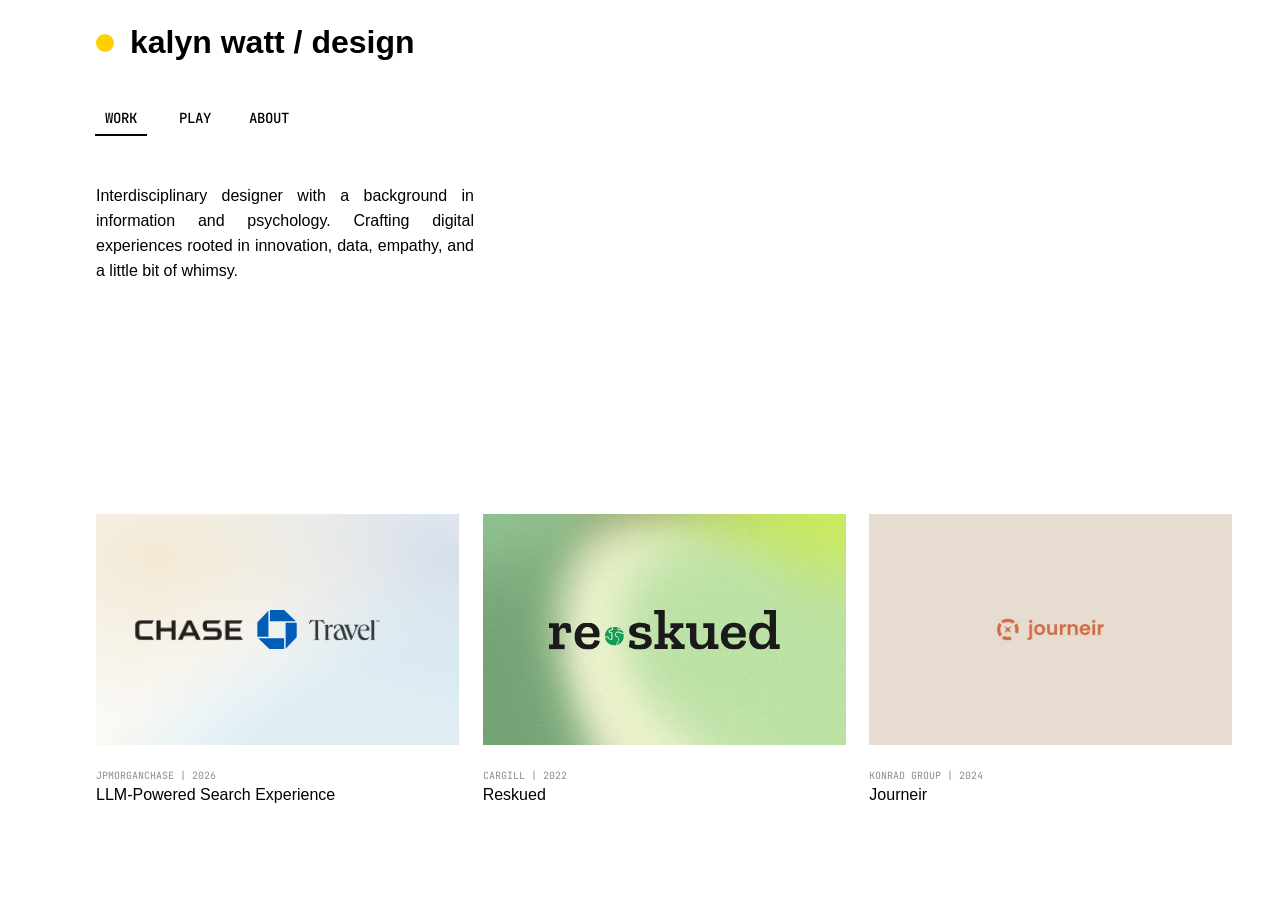
==== index.html @ 7b08dd77 "Initial commit" ====
<!DOCTYPE html>
<html lang="en">
<head>
  <meta charset="UTF-8">
  <meta name="viewport" content="width=device-width, initial-scale=1.0">
  <title>Kalyn Watt — UX Designer</title>
  <meta name="description" content="Kalyn Watt is an interdisciplinary designer crafting digital experiences rooted in data, empathy, and a little bit of whimsy.">
  <link rel="preconnect" href="https://fonts.googleapis.com">
  <link rel="preconnect" href="https://fonts.gstatic.com" crossorigin>
  <link href="https://fonts.googleapis.com/css2?family=JetBrains+Mono:wght@400;500;700&display=swap" rel="stylesheet">
  <link rel="stylesheet" href="style.css?v=177">
</head>
<body class="page-landing">

  <header class="landing-header">
    <a class="landing-logo" href="index.html">
      <span class="landing-logo-dot"></span>
      <span class="landing-logo-text">kalyn watt / design</span>
    </a>
  </header>

  <main class="landing-main">
    <div class="landing-top">
      <div class="landing-tabs">
        <a class="landing-tab" href="index.html" aria-current="page">
          <span>WORK</span>
          <span class="landing-tab-line landing-tab-line--active"><img src="assets/tab-line-active.svg" alt=""></span>
        </a>
        <a class="landing-tab" href="playground.html">
          <span>PLAY</span>
          <span class="landing-tab-line"><img src="assets/tab-line-inactive.svg" alt=""></span>
        </a>
        <a class="landing-tab" href="about.html">
          <span>ABOUT</span>
          <span class="landing-tab-line"><img src="assets/tab-line-inactive.svg" alt=""></span>
        </a>
      </div>

      <p class="landing-bio">Interdisciplinary designer with a background in information and psychology. Crafting digital experiences rooted in innovation, data, empathy, and a little bit of whimsy.</p>
    </div>

    <ul class="landing-cards">
      <li class="landing-card" data-project="chase">
        <a class="landing-card-link" href="case-study-chase-travel.html">
          <div class="landing-thumb" data-thumb="chase">
            <div class="chase-fit">
              <div class="chase-anim">
                <img class="chase-mark" src="assets/chase-thumbnail/mark-large.svg" alt="">
                <div class="chase-word chase-word--chase"><img src="assets/chase-thumbnail/chase-wordmark.png" alt=""></div>
                <div class="chase-word chase-word--travel"><img src="assets/chase-thumbnail/travel-wordmark.png" alt=""></div>
              </div>
            </div>
          </div>
          <div class="landing-card-caption">
            <div class="landing-card-meta">
              <p class="landing-card-company">JPMORGANCHASE | 2026</p>
              <p class="landing-card-title">LLM-Powered Search Experience</p>
            </div>
            <div class="landing-detail">
              <div class="landing-detail-tags">
                <span class="landing-detail-tag">FINTECH</span>
                <span class="landing-detail-tag">AI DESIGN</span>
              </div>
              <p>Boosting conversion through natural-language search</p>
            </div>
          </div>
        </a>
      </li>
      <li class="landing-card" data-project="cargill">
        <a class="landing-card-link" href="case-study-reskued.html">
          <div class="landing-thumb" data-thumb="cargill">
            <div class="reskued-logo">
              <span class="reskued-logo-part reskued-logo-part--re"><img src="assets/reskued/logo-re.svg" alt=""></span>
              <span class="reskued-logo-part reskued-logo-part--skued"><img src="assets/reskued/logo-skued.svg" alt=""></span>
              <span class="reskued-logo-part reskued-logo-part--dot"><img src="assets/reskued/logo-dot.svg" alt=""></span>
            </div>
            <div class="rk-hover" aria-hidden="true">
              <div class="rk-hover-stage">
                <span class="rk-hover-card"><img src="assets/reskued/dashboard-full.png" alt=""></span>
                <span class="rk-hover-phone"><img src="assets/reskued/newsletter.png" alt=""></span>
              </div>
            </div>
          </div>
          <div class="landing-card-caption">
            <div class="landing-card-meta">
              <p class="landing-card-company">CARGILL | 2022</p>
              <p class="landing-card-title">Reskued</p>
            </div>
            <div class="landing-detail landing-detail--lg">
              <div class="landing-detail-tags">
                <span class="landing-detail-tag">CUSTOMER ACQUISITION</span>
                <span class="landing-detail-tag">UX DESIGN</span>
              </div>
              <p>Empowering businesses to reduce manufacturer level food waste</p>
            </div>
          </div>
        </a>
      </li>
      <li class="landing-card" data-project="konrad">
        <a class="landing-card-link" href="case-study-journeir.html">
          <div class="landing-thumb" data-thumb="konrad">
            <div class="jr-stage" aria-hidden="true">
              <img class="jr-brand" src="assets/journeir/thumbnail.jpg" alt="">
              <span class="jr-col jr-col--1"><img src="assets/journeir/landing.jpg" alt=""></span>
              <span class="jr-col jr-col--2"><img src="assets/journeir/landing.jpg" alt=""></span>
            </div>
          </div>
          <div class="landing-card-caption">
            <div class="landing-card-meta">
              <p class="landing-card-company">KONRAD GROUP | 2024</p>
              <p class="landing-card-title">Journeir</p>
            </div>
            <div class="landing-detail landing-detail--lg">
              <div class="landing-detail-tags">
                <span class="landing-detail-tag">VISUAL IDENTITY</span>
                <span class="landing-detail-tag">CUSTOMER ACQUISITION</span>
                <span class="landing-detail-tag">UX DESIGN</span>
              </div>
              <p>Helping adventurous travelers discover unique itineraries</p>
            </div>
          </div>
        </a>
      </li>
    </ul>
  </main>

  <script>
    (function () {
      var thumb = document.querySelector('.landing-thumb[data-thumb="chase"]');
      if (!thumb) return;

      function fit() {
        var w = thumb.clientWidth, h = thumb.clientHeight;
        if (!w || !h) return;
        thumb.style.setProperty("--chase-scale", Math.min(w / 672, h / 376));
      }
      fit();
      if (window.ResizeObserver) new ResizeObserver(fit).observe(thumb);

      var stopTimer;
      function start() {
        clearTimeout(stopTimer);
        thumb.classList.remove("is-playing");
        void thumb.offsetWidth;
        thumb.classList.add("is-playing");
      }
      function stop() {
        clearTimeout(stopTimer);
        stopTimer = setTimeout(function () { thumb.classList.remove("is-playing"); }, 400);
      }
      thumb.addEventListener("mouseenter", start);
      thumb.addEventListener("mouseleave", stop);
    })();
  </script>
</body>
</html>
---- style.css ----
/* ============================
   Variables
============================ */
:root {
  --bg: #fafafa;
  --bg-alt: #efefef;
  --surface: #ffffff;
  --text: #1a1a1a;
  --text-muted: #6e6e6e;
  --accent: #3d3d3d;
  --accent-dark: #232323;
  --accent-tint: #e4e4e4;
  --border: #e0e0e0;
  --mono: "Roboto", ui-sans-serif, system-ui, -apple-system, sans-serif;
  --serif: var(--mono);
  --sans: var(--mono);
  --max-width: 1120px;
  --radius: 10px;
}

/* ============================
   Reset
============================ */
* {
  margin: 0;
  padding: 0;
  box-sizing: border-box;
}

html {
  scroll-behavior: smooth;
}

body {
  background: var(--bg);
  color: var(--text);
  font-family: var(--sans);
  font-size: 16px;
  line-height: 1.6;
  -webkit-font-smoothing: antialiased;
}

img {
  max-width: 100%;
  display: block;
}

a {
  color: inherit;
  text-decoration: none;
}

ul {
  list-style: none;
}

h1, h2, h3, h4 {
  font-family: var(--serif);
  font-weight: 700;
  line-height: 1.15;
  letter-spacing: -0.01em;
}

.container {
  max-width: var(--max-width);
  margin: 0 auto;
  padding: 0 32px;
}

.eyebrow {
  display: inline-block;
  font-size: 0.75rem;
  font-weight: 600;
  letter-spacing: 0.14em;
  text-transform: uppercase;
  color: var(--accent);
  margin-bottom: 14px;
}

section {
  padding: 96px 0;
}

@media (max-width: 720px) {
  section {
    padding: 64px 0;
  }
  .container {
    padding: 0 20px;
  }
}

/* ============================
   Buttons
============================ */
.btn {
  display: inline-flex;
  align-items: center;
  gap: 8px;
  padding: 14px 26px;
  border-radius: 100px;
  font-size: 0.95rem;
  font-weight: 600;
  border: 1px solid transparent;
  transition: transform 0.2s ease, background 0.2s ease, color 0.2s ease, border-color 0.2s ease;
  cursor: pointer;
}

.btn-primary {
  background: var(--text);
  color: var(--bg);
}

.btn-primary:hover {
  background: var(--accent);
  transform: translateY(-2px);
}

.btn-secondary {
  background: transparent;
  color: var(--text);
  border-color: var(--border);
}

.btn-secondary:hover {
  border-color: var(--text);
  transform: translateY(-2px);
}

.btn-row {
  display: flex;
  gap: 16px;
  flex-wrap: wrap;
}

/* ============================
   Navigation
============================ */
header.site-header {
  position: sticky;
  top: 0;
  z-index: 100;
  background: rgba(250, 248, 245, 0.2);
  backdrop-filter: blur(10px);
  border-bottom: 1px solid var(--border);
}

nav {
  max-width: var(--max-width);
  margin: 0 auto;
  padding: 20px 32px;
  display: flex;
  align-items: center;
  justify-content: space-between;
  position: relative;
}

.nav-logo a {
  display: flex;
  align-items: center;
  gap: 10px;
}

.logo-dot {
  width: 9px;
  height: 9px;
  border-radius: 50%;
  background: #f2c230;
  box-shadow: 0 0 0 4px rgba(242, 194, 48, 0.18);
  flex-shrink: 0;
}

.logo-text {
  font-family: var(--mono);
  font-size: 0.95rem;
  color: var(--text);
  white-space: nowrap;
}

.logo-text .logo-slash {
  color: var(--text-muted);
  padding: 0 2px;
}

@media (max-width: 480px) {
  .logo-text {
    font-size: 0.8rem;
  }
}

.nav-links {
  display: flex;
  align-items: center;
  gap: 36px;
}

.nav-links a {
  font-size: 0.95rem;
  font-weight: 500;
  color: var(--text-muted);
  position: relative;
  padding: 4px 0;
}

.nav-links a:hover,
.nav-links a.active {
  color: var(--text);
}

.nav-links a.active::after {
  content: "";
  position: absolute;
  left: 0;
  right: 0;
  bottom: -2px;
  height: 2px;
  background: var(--accent);
  border-radius: 2px;
}

.nav-cta {
  background: var(--text);
  color: var(--bg) !important;
  padding: 10px 20px;
  border-radius: 100px;
  font-size: 0.9rem !important;
}

.nav-cta:hover {
  background: var(--accent) !important;
}

.nav-toggle {
  display: none;
  flex-direction: column;
  gap: 5px;
  background: none;
  border: none;
  cursor: pointer;
  padding: 6px;
}

.nav-toggle span {
  width: 22px;
  height: 2px;
  background: var(--text);
  border-radius: 2px;
  transition: transform 0.25s ease, opacity 0.25s ease;
}

@media (max-width: 720px) {
  .nav-toggle {
    display: flex;
  }

  .nav-links {
    position: absolute;
    top: 100%;
    left: 0;
    right: 0;
    background: var(--bg);
    border-bottom: 1px solid var(--border);
    flex-direction: column;
    align-items: flex-start;
    gap: 4px;
    padding: 12px 20px 20px;
    display: none;
  }

  .nav-links.open {
    display: flex;
  }

  .nav-links a {
    width: 100%;
    padding: 12px 0;
  }

  nav.open .nav-toggle span:nth-child(1) {
    transform: translateY(7px) rotate(45deg);
  }

  nav.open .nav-toggle span:nth-child(2) {
    opacity: 0;
  }

  nav.open .nav-toggle span:nth-child(3) {
    transform: translateY(-7px) rotate(-45deg);
  }
}

/* ============================
   Hero
============================ */
.hero {
  padding: 120px 0 96px;
}

.hero-minimal {
  min-height: 70vh;
  display: flex;
  align-items: center;
  padding: 160px 0 96px;
}

.hero-minimal .container {
  width: 100%;
}

.hero-headline {
  font-family: var(--serif);
  font-weight: 700;
  font-size: clamp(1.8rem, 3.6vw, 3.4rem);
  line-height: 1.1;
  letter-spacing: -0.01em;
  max-width: 28ch;
  color: var(--text);
}

.hero-meta {
  display: flex;
  gap: 40px;
  margin-top: 64px;
  flex-wrap: wrap;
}

.hero-meta div {
  border-top: 1px solid var(--border);
  padding-top: 14px;
  min-width: 140px;
}

.hero-meta strong {
  display: block;
  font-family: var(--serif);
  font-size: 1.6rem;
}

.hero-meta span {
  font-size: 0.85rem;
  color: var(--text-muted);
}

/* ============================
   Section headers
============================ */
.section-head {
  display: flex;
  justify-content: space-between;
  align-items: flex-end;
  gap: 24px;
  margin-bottom: 48px;
  flex-wrap: wrap;
}

.section-head h2 {
  font-size: clamp(1.8rem, 3vw, 2.6rem);
}

.section-head p {
  color: var(--text-muted);
  max-width: 42ch;
}

/* ============================
   Work grid / cards
============================ */
.work-grid {
  display: grid;
  grid-template-columns: repeat(2, 1fr);
  gap: 28px;
}

@media (max-width: 780px) {
  .work-grid {
    grid-template-columns: 1fr;
  }
}

.work-card {
  background: var(--surface);
  border: 1px solid var(--border);
  border-radius: var(--radius);
  overflow: hidden;
  transition: transform 0.25s ease, box-shadow 0.25s ease;
  display: flex;
  flex-direction: column;
}

.work-card:hover {
  transform: translateY(-6px);
  box-shadow: 0 20px 40px -20px rgba(28, 26, 23, 0.25);
}

.work-thumb {
  aspect-ratio: 16 / 10;
  background: linear-gradient(135deg, var(--accent-tint), var(--bg-alt));
  display: flex;
  align-items: center;
  justify-content: center;
  font-family: var(--serif);
  font-size: 1.1rem;
  color: var(--accent-dark);
  position: relative;
  overflow: hidden;
}

.work-thumb::after {
  content: "";
  position: absolute;
  inset: 0;
  background: radial-gradient(circle at 30% 20%, rgba(255,255,255,0.5), transparent 60%);
}

.work-body {
  padding: 28px;
  display: flex;
  flex-direction: column;
  gap: 12px;
  flex: 1;
}

.work-tags {
  display: flex;
  gap: 8px;
  flex-wrap: wrap;
}

.tag {
  font-size: 0.72rem;
  font-weight: 600;
  letter-spacing: 0.04em;
  text-transform: uppercase;
  background: var(--bg-alt);
  color: var(--text-muted);
  padding: 5px 10px;
  border-radius: 100px;
}

.work-body h3 {
  font-size: 1.35rem;
}

.work-body p {
  color: var(--text-muted);
  font-size: 0.95rem;
}

.work-link {
  margin-top: auto;
  font-weight: 600;
  font-size: 0.9rem;
  display: inline-flex;
  align-items: center;
  gap: 6px;
  color: var(--text);
}

.work-link .arrow {
  transition: transform 0.2s ease;
}

.work-card:hover .work-link .arrow {
  transform: translateX(4px);
}

/* ============================
   Shared backgrounds
============================ */
.bg-alt-section {
  background: var(--bg-alt);
}

.avatar-block {
  aspect-ratio: 1;
  border-radius: var(--radius);
  background: linear-gradient(160deg, var(--accent), var(--accent-dark));
  display: flex;
  align-items: center;
  justify-content: center;
  color: var(--bg);
  font-family: var(--serif);
  font-size: 3rem;
}

/* ============================
   Skills strip
============================ */
.skills-strip {
  border-top: 1px solid var(--border);
  border-bottom: 1px solid var(--border);
}

.skills-strip ul {
  display: flex;
  flex-wrap: wrap;
  gap: 12px;
  justify-content: center;
}

.skills-strip li {
  font-family: var(--serif);
  font-size: 1.1rem;
  color: var(--text-muted);
  padding: 6px 4px;
}

.skills-strip li::after {
  content: "•";
  margin-left: 12px;
  color: var(--border);
}

.skills-strip li:last-child::after {
  content: "";
}

/* ============================
   Contact / footer CTA
============================ */
.contact-cta {
  text-align: center;
}

.contact-cta h2 {
  font-size: clamp(2rem, 4vw, 3.2rem);
  max-width: 20ch;
  margin: 0 auto 24px;
}

.contact-cta .btn-row {
  justify-content: center;
  margin-top: 8px;
}

/* ============================
   Footer
============================ */
footer.site-footer {
  border-top: 1px solid var(--border);
  padding: 48px 0;
}

.footer-inner {
  display: flex;
  justify-content: space-between;
  align-items: center;
  flex-wrap: wrap;
  gap: 16px;
}

.footer-inner p {
  color: var(--text-muted);
  font-size: 0.9rem;
}

.footer-links {
  display: flex;
  gap: 24px;
}

.footer-links a {
  font-size: 0.9rem;
  color: var(--text-muted);
}

.footer-links a:hover {
  color: var(--accent);
}

/* ============================
   Page header (about / playground)
============================ */
.page-header {
  padding: 100px 0 64px;
  border-bottom: 1px solid var(--border);
}

.page-header h1 {
  font-size: clamp(2.2rem, 4.5vw, 3.6rem);
  max-width: 18ch;
}

.page-header p.lede {
  color: var(--text-muted);
  max-width: 58ch;
  margin-top: 20px;
  font-size: 1.05rem;
}

/* ============================
   About page
============================ */
.bio-grid {
  display: grid;
  grid-template-columns: 280px 1fr;
  gap: 64px;
}

@media (max-width: 780px) {
  .bio-grid {
    grid-template-columns: 1fr;
  }
}

.bio-grid p {
  color: var(--text-muted);
  margin-bottom: 18px;
  max-width: 65ch;
}

.bio-grid p:first-of-type {
  font-size: 1.15rem;
  color: var(--text);
}

.process-steps {
  display: grid;
  grid-template-columns: repeat(4, 1fr);
  gap: 24px;
}

@media (max-width: 900px) {
  .process-steps {
    grid-template-columns: repeat(2, 1fr);
  }
}

@media (max-width: 540px) {
  .process-steps {
    grid-template-columns: 1fr;
  }
}

.process-step {
  border-top: 2px solid var(--text);
  padding-top: 20px;
}

.process-step .step-num {
  font-family: var(--serif);
  color: var(--accent);
  font-size: 0.95rem;
}

.process-step h3 {
  font-size: 1.2rem;
  margin: 10px 0 10px;
}

.process-step p {
  color: var(--text-muted);
  font-size: 0.92rem;
}

/* ============================
   Simple case study page sections
============================ */
.prose-simple p {
  color: var(--text-muted);
  max-width: 70ch;
  margin-bottom: 32px;
  font-size: 1.05rem;
}

.design-gallery {
  display: grid;
  grid-template-columns: repeat(3, 1fr);
  gap: 24px;
}

@media (max-width: 860px) {
  .design-gallery {
    grid-template-columns: 1fr;
  }
}

.design-media {
  aspect-ratio: 4 / 3;
  border-radius: var(--radius);
  background: linear-gradient(150deg, var(--accent-tint), var(--bg-alt));
  display: flex;
  align-items: center;
  justify-content: center;
  font-family: var(--serif);
  color: var(--accent-dark);
  font-size: 1rem;
  position: relative;
  overflow: hidden;
}

.design-media::after {
  content: "";
  position: absolute;
  inset: 0;
  background: radial-gradient(circle at 30% 20%, rgba(255, 255, 255, 0.5), transparent 60%);
}

.design-caption {
  margin-top: 12px;
  font-size: 0.85rem;
  color: var(--text-muted);
}

.strategy-impact {
  display: flex;
  align-items: center;
  gap: 32px;
  margin-bottom: 56px;
  flex-wrap: wrap;
}

.strategy-impact-item {
  flex: 1;
  min-width: 240px;
  font-family: var(--serif);
  font-weight: 700;
  font-size: clamp(1.1rem, 2vw, 1.5rem);
  line-height: 1.3;
  color: var(--text-muted);
}

.strategy-impact-outcome {
  color: var(--text);
}

.strategy-impact-arrow {
  font-size: 1.8rem;
  color: var(--accent);
  flex-shrink: 0;
}

@media (max-width: 640px) {
  .strategy-impact {
    flex-direction: column;
    align-items: flex-start;
    gap: 16px;
  }
  .strategy-impact-arrow {
    transform: rotate(90deg);
  }
}

.skills-columns {
  display: grid;
  grid-template-columns: repeat(3, 1fr);
  gap: 40px;
}

@media (max-width: 780px) {
  .skills-columns {
    grid-template-columns: 1fr 1fr;
  }
}

@media (max-width: 540px) {
  .skills-columns {
    grid-template-columns: 1fr;
  }
}

.skills-columns h3 {
  font-size: 1rem;
  text-transform: uppercase;
  letter-spacing: 0.08em;
  color: var(--accent);
  margin-bottom: 16px;
  font-family: var(--sans);
  font-weight: 700;
}

.skills-columns ul li {
  padding: 8px 0;
  border-bottom: 1px solid var(--border);
  font-size: 0.95rem;
}

.timeline {
  display: flex;
  flex-direction: column;
}

.timeline-item {
  display: grid;
  grid-template-columns: 160px 1fr;
  gap: 24px;
  padding: 28px 0;
  border-bottom: 1px solid var(--border);
}

@media (max-width: 600px) {
  .timeline-item {
    grid-template-columns: 1fr;
    gap: 6px;
  }
}

.timeline-item .years {
  color: var(--text-muted);
  font-size: 0.9rem;
}

.timeline-item h3 {
  font-size: 1.2rem;
  margin-bottom: 6px;
}

.timeline-item p {
  color: var(--text-muted);
  font-size: 0.95rem;
}

/* ============================
   Case studies (static)
============================ */
.case-list-pin-wrap {
  position: relative;
}

.case-list {
  position: sticky;
  top: 0;
  height: 100vh;
  overflow: hidden;
  padding: 0;
}

.case-block {
  position: absolute;
  inset: 0;
  overflow: hidden;
  opacity: 0;
  pointer-events: none;
}

.case-block.is-active {
  pointer-events: auto;
}

.case-panel-media {
  position: absolute;
  inset: 0;
  background: linear-gradient(150deg, var(--accent-tint), var(--bg-alt));
  display: flex;
  align-items: center;
  justify-content: center;
  font-family: var(--serif);
  color: var(--accent-dark);
  font-size: 1.3rem;
  overflow: hidden;
}

.case-panel-media::after {
  content: "";
  position: absolute;
  inset: 0;
  background: radial-gradient(circle at 30% 20%, rgba(255, 255, 255, 0.5), transparent 60%);
}

.case-panel-content {
  position: absolute;
  inset: 0;
  display: flex;
  align-items: flex-start;
  justify-content: flex-end;
  padding: 104px 72px 48px;
}

.case-panel-card {
  width: max-content;
  max-width: 40%;
  padding: 0;
  display: flex;
  flex-direction: column;
  align-items: flex-start;
  gap: 16px;
  text-align: left;
}

.case-panel-card .eyebrow {
  color: var(--panel-text-muted, rgba(0, 0, 0, 0.5));
}

.case-panel-card p {
  font-family: var(--mono);
  font-weight: 400;
  text-transform: uppercase;
  color: var(--panel-text, var(--text));
  font-size: 1.4rem;
  line-height: 1.25;
}

@media (max-width: 860px) {
  .case-panel-content {
    padding: 90px 24px 24px;
  }
  .case-panel-card {
    max-width: none;
    padding: 0;
  }
}

/* ============================
   Scroll reveal
============================ */
.reveal {
  opacity: 0;
  transform: translateY(24px);
  transition: opacity 0.7s ease, transform 0.7s ease;
}

.reveal.in-view {
  opacity: 1;
  transform: translateY(0);
}

/* ============================
   Landing (Figma design)
============================ */
.page-landing {
  background: #ffffff;
  color: #000000;
  font-family: "JetBrains Mono", ui-monospace, SFMono-Regular, Menlo, Consolas, monospace;
  font-size: 14px;
  line-height: normal;
  display: flex;
  flex-direction: column;
  gap: 24px;
  min-height: 100vh;
}

.landing-header {
  position: sticky;
  top: 0;
  z-index: 10;
  padding: 24px 48px;
  backdrop-filter: blur(6px);
  -webkit-backdrop-filter: blur(6px);
}

.landing-logo {
  display: inline-flex;
  align-items: center;
  gap: 16px;
}

.landing-logo-dot {
  width: 18px;
  height: 18px;
  border-radius: 100px;
  background: #ffd000;
  flex-shrink: 0;
}

.landing-logo-text {
  font-family: "Helvetica Neue", Helvetica, Arial, sans-serif;
  font-weight: 700;
  font-size: 32px;
  line-height: normal;
  white-space: nowrap;
}

.landing-body {
  display: flex;
  align-items: flex-start;
  gap: 48px;
  padding: 0 48px 48px;
}

.landing-side {
  display: flex;
  flex-direction: column;
  gap: 48px;
  width: 279px;
  flex-shrink: 0;
}

.landing-tabs {
  display: flex;
  gap: 24px;
  align-items: flex-start;
}

.landing-tab {
  display: flex;
  flex-direction: column;
  align-items: center;
  gap: 8px;
  font-weight: 500;
}

.landing-tab-line {
  position: relative;
  display: block;
  width: 50px;
  height: 0;
}

.landing-tab-line img {
  position: absolute;
  inset: 0;
  display: block;
  width: 100%;
  height: 100%;
  max-width: none;
}

.landing-tab-line--active img {
  inset: -1px -2%;
  width: 104%;
  height: calc(100% + 2px);
}

.landing-main {
  display: flex;
  flex: 1 0 auto;
  flex-direction: column;
  justify-content: space-between;
  gap: 48px;
  padding: 0 48px 96px;
}

.landing-top {
  display: flex;
  flex-direction: column;
  gap: 48px;
}

.landing-bio {
  width: 378px;
  max-width: 100%;
  font-family: "Helvetica Neue", Helvetica, Arial, sans-serif;
  font-size: 16px;
  font-weight: 300;
  line-height: 25px;
  text-align: justify;
}

.landing-cards {
  display: grid;
  grid-template-columns: repeat(3, minmax(0, 1fr));
  gap: 24px;
  margin: 0;
  padding: 0;
  list-style: none;
}

.landing-card-link {
  display: flex;
  flex-direction: column;
  gap: 24px;
}

.landing-card-caption {
  position: relative;
  min-height: 35px;
}

.landing-card-meta {
  display: flex;
  flex-direction: column;
  gap: 4px;
  transition: opacity 0.25s ease;
}

.landing-card-company {
  margin: 0;
  color: #8c8c8c;
  font-size: 10px;
}

.landing-card-title {
  margin: 0;
  font-family: "Helvetica Neue", Helvetica, Arial, sans-serif;
  font-size: 16px;
  font-weight: 400;
}

.landing-detail {
  position: absolute;
  inset: 0 0 auto 0;
  display: flex;
  flex-direction: column;
  align-items: flex-start;
  gap: 16px;
  text-align: left;
  font-weight: 400;
  opacity: 0;
  pointer-events: none;
  transition: opacity 0.25s ease;
}

.landing-detail p,
.landing-detail--lg p {
  margin: 0;
  font-family: "Helvetica Neue", Helvetica, Arial, sans-serif;
  font-size: 16px;
  font-weight: 300;
  line-height: 25px;
}

.landing-card:has(.landing-thumb:hover) .landing-card-meta {
  opacity: 0;
}

.landing-card:has(.landing-thumb:hover) .landing-detail {
  opacity: 1;
}

.landing-detail-tags {
  display: flex;
  gap: 8px;
}

.landing-detail-tag {
  padding: 4px;
  border: 0.5px solid rgba(0, 0, 0, 0.5);
  color: rgba(0, 0, 0, 0.5);
  font-size: 10px;
  font-weight: 500;
  white-space: nowrap;
}

.landing-thumb {
  position: relative;
  container-type: inline-size;
  height: 231px;
  overflow: hidden;
  background-color: #ebebeb;
}

.landing-thumb[data-thumb="chase"] {
  background-image: linear-gradient(90deg, rgba(250, 252, 254, 0.8) 0%, rgba(250, 252, 254, 0.8) 100%), url("data:image/svg+xml;utf8,<svg viewBox='0 0 857 588' xmlns='http://www.w3.org/2000/svg' preserveAspectRatio='none'><rect x='0' y='0' height='100%' width='100%' fill='url(%23grad)' opacity='0.800000011920929'/><defs><radialGradient id='grad' gradientUnits='userSpaceOnUse' cx='0' cy='0' r='10' gradientTransform='matrix(42.042 29.955 -43.658 28.845 145.53 105.4)'><stop stop-color='rgba(204,133,0,1)' offset='0'/><stop stop-color='rgba(210,146,28,0)' offset='1'/></radialGradient></defs></svg>"), url("data:image/svg+xml;utf8,<svg viewBox='0 0 857 588' xmlns='http://www.w3.org/2000/svg' preserveAspectRatio='none'><rect x='0' y='0' height='100%' width='100%' fill='url(%23grad)' opacity='0.550000011920929'/><defs><radialGradient id='grad' gradientUnits='userSpaceOnUse' cx='0' cy='0' r='10' gradientTransform='matrix(-3.1889 -54.274 79.992 -21.409 719.11 670.32)'><stop stop-color='rgba(23,134,171,1)' offset='0.55773'/><stop stop-color='rgba(23,134,171,0)' offset='1'/></radialGradient></defs></svg>"), url("data:image/svg+xml;utf8,<svg viewBox='0 0 857 588' xmlns='http://www.w3.org/2000/svg' preserveAspectRatio='none'><rect x='0' y='0' height='100%' width='100%' fill='url(%23grad)' opacity='0.699999988079071'/><defs><radialGradient id='grad' gradientUnits='userSpaceOnUse' cx='0' cy='0' r='10' gradientTransform='matrix(-43.084 23.22 -47.847 -40.395 835.08 111.72)'><stop stop-color='rgba(0,47,108,1)' offset='0'/><stop stop-color='rgba(0,47,108,0)' offset='1'/></radialGradient></defs></svg>"), url("data:image/svg+xml;utf8,<svg viewBox='0 0 857 588' xmlns='http://www.w3.org/2000/svg' preserveAspectRatio='none'><rect x='0' y='0' height='100%' width='100%' fill='url(%23grad)' opacity='0.800000011920929'/><defs><radialGradient id='grad' gradientUnits='userSpaceOnUse' cx='0' cy='0' r='10' gradientTransform='matrix(38.036 -29.4 6.4468 173.46 67.047 588)'><stop stop-color='rgba(249,232,184,1)' offset='0'/><stop stop-color='rgba(255,255,255,0)' offset='1'/></radialGradient></defs></svg>"), linear-gradient(90deg, rgb(239, 242, 245) 0%, rgb(239, 242, 245) 100%);
}

.landing-thumb[data-thumb="cargill"] {
  background: #c9e0b8 url("assets/reskued/hero.jpg") center / cover no-repeat;
}

.reskued-logo {
  position: absolute;
  top: 50%;
  left: 50%;
  width: 63.5cqw;
  aspect-ratio: 139.2514 / 24.7558;
  transform: translate(-50%, -50%);
}

.reskued-logo-part {
  position: absolute;
  display: block;
}

.reskued-logo-part img {
  position: absolute;
  inset: 0;
  display: block;
  width: 100%;
  height: 100%;
  max-width: none;
}

.reskued-logo-part--re { inset: 32.57% 78.05% 0.39% 0; }
.reskued-logo-part--skued { inset: 0 0 0 34.58%; }
.reskued-logo-part--dot { inset: 42.42% 67.51% 10.25% 24.04%; }

.landing-thumb[data-thumb="konrad"] {
  background: #e6dcd0;
}

.landing-play {
  position: relative;
  display: flex;
  flex-direction: column;
  gap: 48px;
  padding: 0 48px 48px;
}

.play-list {
  display: flex;
  flex-direction: column;
  gap: 20px;
}

.play-month,
.play-entries {
  display: flex;
  flex-direction: column;
  gap: 16px;
  padding: 0;
}

.play-month-label {
  font-family: inherit;
  font-size: 10px;
  font-weight: 400;
  line-height: normal;
  letter-spacing: normal;
  color: #8c8c8c;
}

.play-entry {
  display: flex;
  flex-wrap: wrap;
  align-items: center;
  gap: 16px;
}

.play-tags {
  display: flex;
  align-items: center;
  gap: 8px;
}

.play-tag {
  padding: 4px;
  font-size: 10px;
  font-weight: 700;
  white-space: nowrap;
  color: #ffffff;
}

.play-tag--pink {
  background: #ff00c8;
}

.play-tag--black {
  background: #000000;
}

.play-tag--yellow {
  background: #fbff00;
  color: #000000;
}

.play-tag--cyan {
  background: #00f2ff;
  color: #000000;
}

/* Chase thumbnail animation */
.landing-thumb {
  overflow: hidden;
}

.chase-fit {
  position: absolute;
  left: 50%;
  top: 50%;
  width: 672px;
  height: 376px;
  margin: -188px 0 0 -336px;
  scale: var(--chase-scale, 1);
}

.chase-anim {
  position: absolute;
  inset: 0;
  transform-origin: 336px 187.6px;
}

.chase-mark {
  position: absolute;
  left: 238.67px;
  top: 91.05px;
  display: block;
  width: 194.131px;
  height: 192.909px;
  max-width: none;
  transform: scale(0.37841);
}

.chase-word {
  position: absolute;
  overflow: hidden;
  pointer-events: none;
}

.chase-word img {
  position: absolute;
  display: block;
  max-width: none;
}

.chase-word--chase {
  left: 73.17px;
  top: 169.5px;
  width: 200px;
  height: 37px;
}

.chase-word--chase img {
  width: 170.84%;
  height: 609.76%;
  left: -19.7%;
  top: -254.88%;
}

.chase-word--travel {
  left: 395.05px;
  top: 169px;
  width: 131px;
  height: 38px;
}

.chase-word--travel img {
  width: 146.58%;
  height: 130.34%;
  left: -46.58%;
  top: -15.73%;
}

@media (prefers-reduced-motion: no-preference) {
  .is-playing .chase-anim {
    animation: chase-zoom 7s linear infinite;
  }

  .is-playing .chase-mark {
    animation: chase-mark 7s linear infinite;
  }

  .is-playing .chase-word--chase {
    animation: chase-word-left 7s linear infinite;
  }

  .is-playing .chase-word--travel {
    animation: chase-word-right 7s linear infinite;
  }
}

@keyframes chase-mark {
  0% {
    transform: translateY(-330px) scale(1);
    animation-timing-function: cubic-bezier(0.22, 1, 0.36, 1);
  }
  11% {
    transform: translateY(0) scale(1);
  }
  22% {
    transform: translateY(0) scale(1);
    animation-timing-function: cubic-bezier(0.65, 0, 0.35, 1);
  }
  34%, 100% {
    transform: translateY(0) scale(0.37841);
  }
}

@keyframes chase-word-left {
  0%, 34% {
    opacity: 0;
    transform: translateX(-300px);
    animation-timing-function: cubic-bezier(0.22, 1, 0.36, 1);
  }
  46%, 100% {
    opacity: 1;
    transform: translateX(0);
  }
}

@keyframes chase-word-right {
  0%, 46% {
    opacity: 0;
    transform: translateX(310px);
    animation-timing-function: cubic-bezier(0.22, 1, 0.36, 1);
  }
  58%, 100% {
    opacity: 1;
    transform: translateX(0);
  }
}

@keyframes chase-zoom {
  0%, 76% {
    transform: scale(1);
    animation-timing-function: cubic-bezier(0.7, 0, 0.84, 0);
  }
  92%, 100% {
    transform: scale(26);
  }
}

/* Case study page */
.page-landing :is(h1, h2, h3) {
  font-family: inherit;
  font-weight: 400;
  letter-spacing: normal;
  line-height: normal;
}

.case-side {
  position: sticky;
  top: 104px;
  align-self: flex-start;
  display: flex;
  flex-direction: column;
  align-items: flex-start;
  gap: 20px;
  width: 134px;
  flex-shrink: 0;
}

.case-back {
  padding: 4px;
  font-size: 10px;
  font-weight: 700;
  white-space: nowrap;
}

.case-nav {
  display: flex;
  flex-direction: column;
  align-items: flex-start;
  justify-content: flex-start;
  gap: 20px;
  margin: 132px 0 0;
  max-width: none;
  padding: 0;
}

.case-nav a {
  position: relative;
  display: block;
  color: rgba(0, 0, 0, 0.7);
  white-space: nowrap;
}

.case-nav a span {
  display: block;
  transition: transform 0.3s cubic-bezier(0.22, 1, 0.36, 1), color 0.2s ease;
}

.case-nav a::before {
  content: "";
  position: absolute;
  left: 0;
  top: calc(50% - 3px);
  width: 6px;
  height: 6px;
  border-radius: 100px;
  background: rgba(0, 0, 0, 0.5);
  opacity: 0;
  transform: translateX(-14px);
  transition: transform 0.3s cubic-bezier(0.22, 1, 0.36, 1), opacity 0.2s ease;
}

.case-nav a:hover,
.case-nav a:focus-visible,
.case-nav a[aria-current="true"] {
  color: #000000;
}

.case-nav a:hover::before,
.case-nav a:focus-visible::before,
.case-nav a[aria-current="true"]::before {
  opacity: 1;
  transform: translateX(0);
}

.case-nav a[aria-current="true"]::before {
  background: #000000;
}

.case-nav a:hover span,
.case-nav a:focus-visible span,
.case-nav a[aria-current="true"] span {
  transform: translateX(14px);
}

.case-main {
  container-type: inline-size;
  flex: 1 0 0;
  min-width: 1px;
  display: flex;
  flex-direction: column;
}

.case-overview,
.case-content,
.case-section {
  scroll-margin-top: 104px;
}

.case-content {
  position: relative;
  overflow: hidden;
  display: flex;
  flex-direction: column;
  justify-content: flex-end;
  gap: 24px;
  height: 588px;
  padding: 24px;
  background-image: linear-gradient(90deg, rgba(250, 252, 254, 0.8) 0%, rgba(250, 252, 254, 0.8) 100%), url("data:image/svg+xml;utf8,<svg viewBox='0 0 1002 588' xmlns='http://www.w3.org/2000/svg' preserveAspectRatio='none'><rect x='0' y='0' height='100%' width='100%' fill='url(%23grad)' opacity='0.800000011920929'/><defs><radialGradient id='grad' gradientUnits='userSpaceOnUse' cx='0' cy='0' r='10' gradientTransform='matrix(49.155 29.955 -51.045 28.845 170.15 105.4)'><stop stop-color='rgba(204,133,0,1)' offset='0'/><stop stop-color='rgba(210,146,28,0)' offset='1'/></radialGradient></defs></svg>"), url("data:image/svg+xml;utf8,<svg viewBox='0 0 1002 588' xmlns='http://www.w3.org/2000/svg' preserveAspectRatio='none'><rect x='0' y='0' height='100%' width='100%' fill='url(%23grad)' opacity='0.550000011920929'/><defs><radialGradient id='grad' gradientUnits='userSpaceOnUse' cx='0' cy='0' r='10' gradientTransform='matrix(-3.7284 -54.274 93.526 -21.409 840.77 670.32)'><stop stop-color='rgba(23,134,171,1)' offset='0.55773'/><stop stop-color='rgba(23,134,171,0)' offset='1'/></radialGradient></defs></svg>"), url("data:image/svg+xml;utf8,<svg viewBox='0 0 1002 588' xmlns='http://www.w3.org/2000/svg' preserveAspectRatio='none'><rect x='0' y='0' height='100%' width='100%' fill='url(%23grad)' opacity='0.699999988079071'/><defs><radialGradient id='grad' gradientUnits='userSpaceOnUse' cx='0' cy='0' r='10' gradientTransform='matrix(-50.373 23.22 -55.942 -40.395 976.37 111.72)'><stop stop-color='rgba(0,47,108,1)' offset='0'/><stop stop-color='rgba(0,47,108,0)' offset='1'/></radialGradient></defs></svg>"), url("data:image/svg+xml;utf8,<svg viewBox='0 0 1002 588' xmlns='http://www.w3.org/2000/svg' preserveAspectRatio='none'><rect x='0' y='0' height='100%' width='100%' fill='url(%23grad)' opacity='0.800000011920929'/><defs><radialGradient id='grad' gradientUnits='userSpaceOnUse' cx='0' cy='0' r='10' gradientTransform='matrix(44.472 -29.4 7.5376 173.46 78.391 588)'><stop stop-color='rgba(249,232,184,1)' offset='0'/><stop stop-color='rgba(255,255,255,0)' offset='1'/></radialGradient></defs></svg>"), linear-gradient(90deg, rgb(239, 242, 245) 0%, rgb(239, 242, 245) 100%);
}

.case-hero-text {
  position: relative;
  display: flex;
  flex-direction: column;
  gap: 32px;
  max-width: 954px;
}

.case-hero-head {
  display: flex;
  flex-direction: column;
  gap: 16px;
}

.case-tags {
  display: flex;
  justify-content: space-between;
  width: 100%;
}

.case-tag {
  padding: 4px;
  border: 0.5px solid #000000;
  font-size: 10px;
  font-weight: 700;
  white-space: nowrap;
}

.case-title {
  font-size: 24px;
}

.case-meta {
  display: flex;
  flex-wrap: wrap;
  gap: 48px;
  font-size: 14px;
}

.case-meta div {
  display: flex;
  flex-direction: column;
  gap: 8px;
}

.case-meta dt {
  color: rgba(0, 0, 0, 0.5);
}

.case-note {
  max-width: 755px;
  font-size: 14px;
}

.case-section {
  display: flex;
  flex-direction: column;
  gap: 24px;
  padding: 48px 0;
  background: #ffffff;
  font-size: 14px;
}

.case-section--context {
  min-height: 614px;
  justify-content: center;
}

.case-section--context > .case-copy,
.case-section--context > .case-body,
.case-section--impact > * {
  padding-inline: clamp(24px, 25cqw, 250px);
}

.case-section--impact {
  min-height: 588px;
  justify-content: center;
  gap: 10px;
}

.case-section--impact .case-body + .case-body {
  margin-top: 8px;
}

.case-copy {
  display: flex;
  flex-direction: column;
  gap: 8px;
}

.case-label {
  color: rgba(0, 0, 0, 0.5);
  font-size: 14px;
}

.case-heading {
  font-size: 24px;
  text-align: justify;
}

.case-body {
  font-size: 14px;
  text-align: justify;
}

.case-queries {
  position: relative;
  height: 154px;
  overflow: hidden;
}

.case-queries-row {
  position: absolute;
  left: 0;
  width: 100%;
}

.case-queries-row--a {
  top: 24px;
}

.case-queries-row--b {
  top: 83px;
}

.case-queries-track {
  display: flex;
  gap: 8px;
  width: max-content;
  will-change: transform;
}

.case-query {
  display: flex;
  align-items: center;
  padding: 12px 16px;
  border: 1px solid #eeeeee;
  border-radius: 100px;
  background: rgba(255, 255, 255, 0.4);
  backdrop-filter: blur(6px);
  -webkit-backdrop-filter: blur(6px);
  font-size: 14px;
  white-space: nowrap;
}

.case-queries-row--a .case-queries-track {
  margin-left: -157px;
}

.case-queries-row--b .case-queries-track {
  margin-left: -60px;
}

.case-section--strategy {
  gap: 24px;
}

.case-steps {
  position: relative;
  display: flex;
  flex-direction: column;
  gap: 24px;
}

.case-video {
  position: absolute;
  top: 50%;
  left: 393px;
  transform: translateY(-50%);
  width: calc(100% - 393px);
  aspect-ratio: 960 / 748;
  object-fit: cover;
  background: #ffffff;
  opacity: 0;
  pointer-events: none;
  transition: opacity 0.25s ease;
}

.case-steps:has(.case-step[data-video]:hover) .case-video {
  opacity: 1;
}

.case-step {
  display: flex;
  flex-direction: column;
  gap: 16px;
  width: 345px;
  max-width: 100%;
  padding: 12px;
  border: 1px dashed #000000;
  background: #ffffff;
  transition: background-color 0.2s ease, color 0.2s ease;
}

.case-step:hover {
  background: #000000;
  color: #ffffff;
}

.case-lava {
  position: absolute;
  top: 50%;
  left: 393px;
  transform: translateY(-50%);
  display: flex;
  gap: 24px;
  width: calc(100cqw - 393px);
  opacity: 0;
  pointer-events: none;
  transition: opacity 0.25s ease;
}

.case-step[data-lava]:hover .case-lava {
  opacity: 1;
}

.case-tile-video {
  position: absolute;
  top: 50%;
  left: 393px;
  transform: translateY(-50%);
  display: block;
  width: calc(100cqw - 393px);
  height: auto;
  background: #ffffff;
  opacity: 0;
  pointer-events: none;
  transition: opacity 0.25s ease;
}

.case-step[data-tile-video]:hover .case-tile-video {
  opacity: 1;
}

.case-lava-item {
  position: relative;
  flex: 1 1 0;
  min-width: 0;
  aspect-ratio: 1;
  margin: 0;
  overflow: hidden;
}

.case-lava-item video {
  position: absolute;
  inset: 0;
  display: block;
  width: 100%;
  height: 100%;
  object-fit: cover;
}

.case-lava-item span {
  position: absolute;
  inset: 0;
  display: flex;
  align-items: center;
  justify-content: center;
  color: #ffffff;
  font-size: calc((100cqw - 417px) / 2 * 0.1);
  line-height: 1;
}

.case-step-title {
  text-align: justify;
}

.play-dither {
  position: fixed;
  top: 0;
  left: 0;
  z-index: 50;
  width: 200px;
  height: 124px;
  opacity: 0;
  pointer-events: none;
  transition: opacity 0.15s ease;
}

.play-dither.is-active {
  opacity: 1;
}

.play-dither canvas {
  display: block;
  width: 100%;
  height: 100%;
  image-rendering: pixelated;
}

.play-thumb {
  position: fixed;
  top: 0;
  left: 0;
  z-index: 50;
  width: 200px;
  height: 124px;
  overflow: hidden;
  background: #f2f2f2;
  opacity: 0;
  pointer-events: none;
  transition: opacity 0.15s ease;
}

.play-thumb.is-active {
  opacity: 1;
}

.play-thumb video,
.play-thumb img {
  display: block;
  width: 100%;
  height: 100%;
  object-fit: cover;
}

.play-emoji {
  position: fixed;
  top: 0;
  left: 0;
  z-index: 50;
  font-family: "Apple Color Emoji", "Segoe UI Emoji", "Noto Color Emoji", sans-serif;
  font-size: 40px;
  line-height: 1;
  opacity: 0;
  pointer-events: none;
  transition: opacity 0.15s ease;
}

.play-emoji.is-active {
  opacity: 1;
}

.play-entry[data-dither],
.play-entry[data-thumb-video],
.play-entry[data-thumb-image],
.play-entry[data-thumb-emoji] {
  width: fit-content;
  max-width: 100%;
}

@media (hover: hover) {
  .play-entry[data-dither],
  .play-entry[data-thumb-video],
  .play-entry[data-thumb-video] a,
  .play-entry[data-dither] a,
  .play-entry[data-thumb-image],
  .play-entry[data-thumb-image] a,
  .play-entry[data-thumb-emoji],
  .play-entry[data-thumb-emoji] a {
    cursor: none;
  }
}

.play-swap-b {
  display: none;
}

.play-swap:hover .play-swap-a {
  display: none;
}

.play-swap:hover .play-swap-b {
  display: inline;
}

.play-swap.is-smooth {
  position: relative;
  display: inline-block;
  vertical-align: top;
  width: var(--swap-a);
  white-space: nowrap;
  transition: width 0.5s cubic-bezier(0.22, 1, 0.36, 1);
}

.play-swap.is-smooth:hover {
  width: var(--swap-b);
}

.play-swap.is-smooth .play-swap-a,
.play-swap.is-smooth .play-swap-b,
.play-swap.is-smooth:hover .play-swap-a,
.play-swap.is-smooth:hover .play-swap-b {
  display: inline-block;
  white-space: nowrap;
  transition: opacity 0.3s ease, transform 0.5s cubic-bezier(0.22, 1, 0.36, 1), filter 0.3s ease;
}

.play-swap.is-smooth .play-swap-b {
  position: absolute;
  top: 0;
  left: 0;
  opacity: 0;
  filter: blur(3px);
  transform: translateY(6px);
}

.play-swap.is-smooth:hover .play-swap-a {
  opacity: 0;
  filter: blur(3px);
  transform: translateY(-6px);
}

.play-swap.is-smooth:hover .play-swap-b {
  opacity: 1;
  filter: blur(0);
  transform: translateY(0);
}

@media (prefers-reduced-motion: reduce) {
  .play-swap.is-smooth,
  .play-swap.is-smooth .play-swap-a,
  .play-swap.is-smooth .play-swap-b {
    transition-duration: 0.01s;
  }
}

/* Lamma Island */
.page-lamma {
  margin: 0;
  background: #ffffff;
  color: #000000;
  font-family: "JetBrains Mono", ui-monospace, SFMono-Regular, Menlo, Consolas, monospace;
  font-size: 14px;
  line-height: normal;
}

.lamma-home {
  position: absolute;
  top: 50px;
  left: 50px;
  z-index: 100;
  font-weight: 700;
  text-decoration: underline;
}

.lamma > section {
  position: relative;
  z-index: 1;
  max-width: 1280px;
  margin: 0 auto;
  padding: 0;
  overflow: hidden;
}

.lamma p,
.lamma figure {
  margin: 0;
}

.lamma-nowrap {
  white-space: nowrap;
}

.lamma-intro {
  display: flex;
  flex-direction: column;
  gap: 50px;
  padding: 50px 50px 50px !important;
  background: #ffffff;
}

.lamma-text {
  width: 745px;
  max-width: 100%;
}

.lamma-row {
  display: flex;
  align-items: flex-start;
  gap: 50px;
}

.lamma-photo {
  flex-shrink: 0;
  width: 745px;
  height: 559px;
  object-fit: cover;
  mix-blend-mode: luminosity;
}

.lamma-photo--plain {
  mix-blend-mode: normal;
}

.lamma-row figcaption {
  flex: 1 0 0;
  min-width: 1px;
}

.lamma-row figcaption.lamma-nowrap {
  flex: 0 0 auto;
}

.lamma-depravity {
  display: flex;
  flex-direction: column;
  align-items: center;
  height: 982px;
  padding: 150px 0 !important;
  background: #ffffff;
}

.lamma-dep-col {
  display: flex;
  flex-direction: column;
  gap: 40px;
  width: 611px;
  max-width: 100%;
}

.lamma-dep-images img {
  display: block;
  width: 611px;
  max-width: 100%;
  object-fit: cover;
  object-position: bottom;
  mix-blend-mode: luminosity;
}

.lamma-dep-images img:first-child {
  height: 315px;
}

.lamma-dep-images img:last-child {
  height: 317px;
}

.lamma-strips {
  position: absolute;
  top: 550px;
  left: 434px;
  display: flex;
  flex-direction: column;
  gap: 200px;
}

.lamma-strip {
  position: relative;
  width: 412px;
  height: 134px;
  flex-shrink: 0;
}

.lamma-strip img {
  position: absolute;
  top: 50%;
  left: 50%;
  width: 134px;
  height: 412px;
  max-width: none;
  object-fit: cover;
  transform: translate(-50%, -50%) rotate(90deg);
}

.lamma-willow {
  height: 800px;
  background: #ffffff;
}

.lamma-willow-bg {
  position: absolute;
  top: 50%;
  left: 0;
  width: 100%;
  height: 960px;
  transform: translateY(-50%);
  object-fit: cover;
  object-position: bottom;
  opacity: 0.4;
}

.lamma-willow-photo {
  position: absolute;
  top: 86px;
  right: 148px;
  width: 471px;
  height: 628px;
  object-fit: cover;
  mix-blend-mode: luminosity;
}

.lamma-willow-caption {
  position: absolute;
  top: 663px;
  left: 846px;
  width: 258px;
  color: #ffffff;
}

.lamma-repetition {
  height: 800px;
  background: #000000;
}

.lamma-rep-row {
  display: flex;
  align-items: center;
  gap: 249px;
  width: 1054px;
  height: 800px;
}

.lamma-rep-col {
  position: relative;
  flex-shrink: 0;
  width: 356px;
}

.lamma-rep-col img {
  display: block;
  width: 100%;
  aspect-ratio: 387 / 290;
  object-fit: cover;
}

.lamma-box {
  position: absolute;
  border: 2.224px solid #00ff44;
}

.lamma-box--1 {
  top: 60px;
  left: 167px;
  width: 182px;
  height: 156px;
}

.lamma-box--2 {
  top: 381px;
  left: 156px;
  width: 102px;
  height: 88px;
}

.lamma-box--3 {
  top: 692px;
  left: 0;
  width: 356px;
  height: 72px;
}

.lamma-rep-slot {
  position: relative;
  flex-shrink: 0;
  width: 449px;
  height: 449px;
}

.lamma-kaleido {
  position: absolute;
  inset: 0;
  display: block;
  width: 100%;
  height: 100%;
  object-fit: cover;
  opacity: 0;
  pointer-events: none;
  transition: opacity 0.25s ease;
}

.lamma-rep-row:has(.lamma-box--1:hover) .lamma-kaleido--1,
.lamma-rep-row:has(.lamma-box--2:hover) .lamma-kaleido--2,
.lamma-rep-row:has(.lamma-box--3:hover) .lamma-kaleido--3 {
  opacity: 1;
}

.lamma-rep-caption {
  position: absolute;
  top: 120px;
  left: 519px;
  color: #ffffff;
}

.lamma-places {
  display: flex;
  flex-direction: column;
  gap: 24px;
  padding: 24px !important;
  background: #ffffff;
}

.lamma-place {
  display: flex;
  align-items: flex-start;
  justify-content: space-between;
  padding-left: 50px;
}

.lamma-place p {
  width: 460px;
  padding-top: 50px;
  align-self: center;
}

.lamma-place img {
  flex-shrink: 0;
  width: 499px;
  height: 374px;
  object-fit: cover;
  mix-blend-mode: luminosity;
}

.lamma-passersby {
  display: flex;
  align-items: center;
  height: 800px;
  background: #ffffff;
}

.lamma-pass-text {
  display: flex;
  flex: 1 0 0;
  flex-direction: column;
  align-items: center;
  justify-content: center;
  min-width: 1px;
  padding: 50px 24px;
}

.lamma-pass-text p {
  width: 174px;
}

.lamma .lamma-pass-text p + p {
  margin-top: 14px;
}

.lamma-collage-box {
  flex: 0 0 auto;
  width: calc(1052.682px * var(--collage-scale, 1));
  height: calc(603px * var(--collage-scale, 1));
}

.lamma-collage {
  position: relative;
  width: 1052.682px;
  height: 603px;
  transform: scale(var(--collage-scale, 1));
  transform-origin: 0 0;
}

.lamma-collage img,
.lamma-collage div {
  max-width: none;
}

.lamma-pass,
.lamma-cutout {
  position: absolute;
}

.lamma-pass {
  object-fit: cover;
  opacity: 0.5;
}

.lamma-cutout {
  opacity: 0;
  pointer-events: none;
}

.lamma-pass--1 {
  top: 0;
  left: 0;
  width: 47.18%;
  height: 372.476px;
}

.lamma-cutout--1 {
  top: 193.76px;
  left: 21.61%;
  width: 6.63%;
  aspect-ratio: 288 / 342;
  object-fit: cover;
}

.lamma-pass--2 {
  top: 169px;
  right: -53.95px;
  width: 496.635px;
  height: 372.476px;
}

.lamma-cutout--2 {
  top: 338.02px;
  left: 67.71%;
  width: 17.28%;
  aspect-ratio: 209 / 170;
  overflow: hidden;
}

.lamma-cutout--2 img {
  position: absolute;
  width: 223.44%;
  height: 252.35%;
  left: -31.58%;
  top: -114.71%;
}

.lamma-pass--3 {
  top: 106.21px;
  left: 32.34%;
  right: 32.27%;
  height: 496.635px;
  container-type: size;
  display: flex;
  align-items: center;
  justify-content: center;
}

.lamma-pass--3 > div {
  flex: none;
  width: 100cqh;
  height: 100cqw;
  transform: rotate(90deg);
}

.lamma-pass--3 img {
  display: block;
  width: 100%;
  height: 100%;
  object-fit: cover;
}

.lamma-cutout--3 {
  top: 397.94px;
  left: 37.23%;
  width: 8.52%;
  aspect-ratio: 370 / 844;
  object-fit: cover;
}

@media (prefers-reduced-motion: no-preference) {
  .lamma-collage.is-in .lamma-cutout--1 {
    animation: lamma-strobe-1 0.8s steps(1, end) infinite;
  }

  .lamma-collage.is-in .lamma-cutout--3 {
    animation: lamma-strobe-3 0.8s steps(1, end) infinite;
  }

  .lamma-collage.is-in .lamma-cutout--2 {
    animation: lamma-strobe-2 0.8s steps(1, end) infinite;
  }
}

@keyframes lamma-strobe-1 {
  0% { opacity: 0; }
  25% { opacity: 0.5; }
  50% { opacity: 0; }
}

@keyframes lamma-strobe-3 {
  0% { opacity: 0; }
  50% { opacity: 0.5; }
  75% { opacity: 0; }
}

@keyframes lamma-strobe-2 {
  0% { opacity: 0; }
  75% { opacity: 0.5; }
}

.lamma-yinyang {
  display: flex;
  flex-direction: column;
  align-items: flex-end;
  justify-content: flex-end;
  height: 960px;
  padding: 24px !important;
}

.lamma-yinyang img {
  position: absolute;
  inset: 0;
  width: 100%;
  height: 100%;
  object-fit: contain;
}

.lamma-yinyang p {
  position: relative;
  color: #ffffff;
  white-space: nowrap;
}

@media (min-height: 800px) {
  .lamma-willow {
    position: sticky !important;
    top: 0;
  }
}

@media (min-height: 860px) {
  .lamma-places {
    position: sticky !important;
    top: 0;
  }
}

@media (min-height: 960px) {
  .lamma-yinyang {
    position: sticky !important;
    top: 0;
  }
}

@media (max-width: 1100px) {
  .lamma-home {
    top: 24px;
    left: 24px;
  }

  .lamma-intro {
    padding: 80px 24px 24px !important;
  }

  .lamma-row,
  .lamma-place {
    flex-direction: column;
    gap: 12px;
    padding-left: 0;
  }

  .lamma-photo,
  .lamma-place img {
    width: 100%;
    height: auto;
    aspect-ratio: 4 / 3;
  }

  .lamma-depravity {
    height: auto;
    padding: 48px 24px !important;
  }

  .lamma-strips,
  .lamma-rep-caption {
    display: none;
  }

  .lamma-willow {
    height: 640px;
  }

  .lamma-willow-photo {
    right: 24px;
  }

  .lamma-willow-caption {
    left: 24px;
    top: auto;
    bottom: 24px;
  }

  .lamma-repetition {
    height: auto;
  }

  .lamma-rep-row {
    width: 100%;
    height: auto;
    gap: 24px;
    padding: 24px;
  }

  .lamma-rep-slot {
    display: none;
  }

  .lamma-places {
    padding: 24px !important;
  }

  .lamma-place p {
    width: auto;
    padding-top: 0;
  }

  .lamma-passersby {
    height: auto;
    flex-direction: column;
    align-items: flex-start;
  }

  .lamma-yinyang {
    height: 480px;
  }
}

/* ReSkued case study */
.case-back small {
  font-size: 10px;
}

.case-back--lg {
  font-size: 14px;
}

.case-nav--wrap a {
  white-space: normal;
}

.rk-hero {
  background-image: url("assets/reskued/hero.jpg");
  background-size: cover;
  background-position: center;
}

.rk-hero-text {
  position: relative;
  display: flex;
  flex-direction: column;
  gap: 24px;
  max-width: 954px;
}

.rk-narrow {
  padding-left: clamp(24px, 25cqw, 250px) !important;
  padding-right: clamp(24px, 25cqw, 250px) !important;
}

.rk-section {
  display: flex;
  flex-direction: column;
  gap: 24px;
  background: #ffffff;
  font-size: 14px;
}

.rk-section--context {
  min-height: 614px;
  justify-content: center;
}

.rk-section--impact {
  min-height: 588px;
  padding-top: 150px !important;
  padding-bottom: 150px !important;
}

.rk-section--problem {
  min-height: 588px;
  justify-content: center;
}

.rk-copy {
  display: flex;
  flex-direction: column;
  gap: 18px;
  font-family: "JetBrains Mono", ui-monospace, SFMono-Regular, Menlo, Consolas, monospace;
  font-size: 14px;
  text-align: justify;
}

.rk-section--context .rk-copy {
  font-family: "JetBrains Mono", ui-monospace, SFMono-Regular, Menlo, Consolas, monospace;
  font-size: 14px;
}

.rk-copy--plain {
  gap: 16px;
  font-family: inherit;
  font-size: 14px;
  text-align: left;
}

.rk-cards {
  display: flex;
  flex-direction: column;
  gap: 24px;
}

.rk-card {
  display: flex;
  flex-direction: column;
  gap: 16px;
  padding: 12px;
  border: 1px dashed #000000;
  background: #ffffff;
}

.rk-card-title {
  text-align: justify;
}

.rk-statement {
  font-size: 24px;
  text-align: justify;
}

.rk-solution {
  display: flex;
  flex-direction: row;
  gap: 0;
  align-items: center;
  min-height: 588px;
  background: #ffffff;
}

.rk-solution--one {
  justify-content: space-between;
  padding: 100px 0 !important;
}

.rk-solution-label {
  display: flex;
  flex-direction: column;
  gap: 24px;
  white-space: nowrap;
}

.rk-solution-label .case-label {
  font-size: 14px;
}

.rk-solution-name {
  font-size: 32px;
}

.rk-solution--one .rk-solution-label {
  width: 383px;
  flex-shrink: 0;
}

.rk-solution-shot {
  display: block;
  flex-shrink: 0;
  width: 577px;
  height: 352px;
  max-width: 100%;
  object-fit: cover;
}

.rk-solution--two {
  justify-content: flex-start;
}

.rk-solution-phone {
  display: block;
  flex-shrink: 0;
  width: 566px;
  max-width: 60%;
  height: 428px;
  object-fit: contain;
}

.rk-strategy,
.rk-journey {
  display: flex;
  flex-direction: column;
  gap: 24px;
  min-height: 588px;
  padding: 75px 0 !important;
  background: #ffffff;
  font-size: 14px;
}

.rk-strategy {
  justify-content: center;
}

.rk-value-row {
  display: flex;
  align-items: flex-start;
}

.rk-value-copy {
  display: flex;
  flex-direction: column;
  gap: 24px;
  flex-shrink: 0;
}

.rk-value-copy p {
  width: 356px;
  max-width: 100%;
}

.rk-value-list {
  display: flex;
  flex-direction: column;
  gap: 16px;
  padding: 16px 0;
  text-align: justify;
}

.rk-value-visual {
  position: relative;
  flex-shrink: 1;
  width: 543px;
  max-width: 100%;
  height: 365px;
}

.rk-bubbles {
  position: absolute;
  top: 0;
  left: 0;
  display: block;
  width: 100%;
  height: 100%;
  overflow: visible;
}

.rk-bubbles circle {
  will-change: transform;
  transition: transform 2s cubic-bezier(0.45, 0, 0.2, 1);
  transition-delay: calc(var(--i) * 9ms);
}

.rk-bubbles.is-grouped circle {
  transform: translate(var(--dx), var(--dy));
}

.rk-lede {
  font-size: 24px;
}

.rk-diagram {
  position: relative;
  height: 150px;
}

.rk-diagram-line {
  position: absolute;
  top: 24px;
  left: 0;
  display: block;
  width: 100%;
  height: 108px;
  max-width: none;
}

.rk-stage {
  position: absolute;
  display: flex;
  align-items: center;
  justify-content: center;
  width: 16.24%;
  padding: 8px;
  border: 1px dashed #000000;
  background: rgba(255, 255, 255, 0.9);
  backdrop-filter: blur(30px);
  -webkit-backdrop-filter: blur(30px);
  text-align: center;
}

.rk-stage--1 {
  top: 0;
  left: 4.04%;
}

.rk-stage--2 {
  top: 0;
  left: 22.49%;
}

.rk-stage--3 {
  top: 21px;
  left: 40.97%;
  min-height: 48px;
}

.rk-stage--4 {
  top: 98px;
  left: 59.38%;
  min-height: 48px;
}

.rk-stage--5 {
  top: 37px;
  left: 77.83%;
  min-height: 48px;
}

.rk-engage {
  display: flex;
  flex-direction: column;
  gap: 24px;
  min-height: 588px;
  padding: 0 !important;
  background: #ffffff;
  font-size: 14px;
}

.rk-kpi-row {
  display: grid;
  grid-template-columns: minmax(0, 632px) minmax(0, 268px);
  align-items: center;
  gap: 16px 50px;
}

.rk-device-toggle {
  position: relative;
  grid-column: 1;
  display: flex;
  align-items: center;
  gap: 16px;
}

.rk-device-toggle::before {
  content: "";
  position: absolute;
  top: 0;
  left: 0;
  width: 39px;
  height: 41px;
  border-radius: 8px;
  background: rgba(0, 0, 0, 0.1);
  transition: transform 0.45s cubic-bezier(0.22, 1, 0.36, 1);
}

.rk-device-toggle[data-device="mobile"]::before {
  transform: translateX(55px);
}

.rk-device {
  position: relative;
  z-index: 1;
  display: flex;
  flex-direction: column;
  align-items: center;
  justify-content: center;
  gap: 2px;
  box-sizing: border-box;
  width: 39px;
  height: 41px;
  padding: 8px;
  border: 0;
  border-radius: 8px;
  background: none;
  cursor: pointer;
}


.rk-device:focus-visible {
  outline: 1px solid #000000;
  outline-offset: 2px;
}

.rk-device-screen {
  display: block;
  width: 24px;
  height: 14px;
  border-radius: 2px;
  background: #000000;
}

.rk-device-base {
  position: relative;
  display: block;
  flex: none;
  width: 34px;
  height: 9px;
}

.rk-device-base img {
  position: absolute;
  top: 0;
  left: 4.11%;
  right: 4.11%;
  display: block;
  width: 91.78%;
  height: 100%;
  max-width: none;
}

.rk-device-phone {
  display: block;
  width: 13px;
  height: 25px;
  border-radius: 2px;
  background: #000000;
}

.rk-kpi-stage {
  position: relative;
  grid-column: 1;
  container-type: inline-size;
  min-width: 0;
  aspect-ratio: 632 / 353;
  overflow: hidden;
}

.rk-kpi-shot {
  position: absolute;
  top: 0;
  left: 50%;
  display: block;
  max-width: none;
  object-fit: cover;
  transition: transform 0.7s cubic-bezier(0.22, 1, 0.36, 1), opacity 0.4s ease;
}

.rk-kpi-shot--desktop {
  width: 90.35cqw;
  height: 212.03cqw;
  border-radius: 24px;
  box-shadow: 0 4px 16px rgba(0, 0, 0, 0.12);
  transform: translate(-50%, calc(var(--yd, 22) / 632 * 100cqw));
}

.rk-kpi-phones {
  position: absolute;
  inset: 0;
  opacity: 0;
  pointer-events: none;
  transition: opacity 0.4s ease;
}

.rk-kpi-phone {
  position: absolute;
  top: 2.215cqw;
  left: 21.99cqw;
  display: block;
  overflow: hidden;
  width: 24.84cqw;
  height: 51.58cqw;
  border-radius: 3.165cqw;
  box-shadow: 0 4px 16px rgba(0, 0, 0, 0.12);
}

.rk-kpi-phone--b {
  left: 50cqw;
}

.rk-kpi-phone img {
  position: absolute;
  top: 0;
  left: 0;
  display: block;
  width: 100%;
  height: 189.84%;
  max-width: none;
}

.rk-kpi-phone--b img {
  top: -89.74%;
}

.rk-kpi-stage[data-device="mobile"] .rk-kpi-shot--desktop {
  opacity: 0;
}

.rk-kpi-stage[data-device="mobile"] .rk-kpi-phones {
  opacity: 1;
}

.rk-kpi-side {
  grid-column: 2;
  grid-row: 2;
  display: flex;
  flex-direction: column;
  justify-content: center;
  gap: 50px;
  width: 268px;
  max-width: 100%;
}

.rk-kpi-captions {
  display: grid;
  width: 252px;
  max-width: 100%;
}

.rk-kpi-caption {
  grid-area: 1 / 1;
  opacity: 0;
  transition: opacity 0.35s ease;
}

.rk-kpi-caption.is-active {
  opacity: 1;
}

.rk-kpi-controls {
  display: flex;
  justify-content: space-between;
  width: 100%;
  white-space: nowrap;
}

.rk-kpi-controls.is-hidden {
  visibility: hidden;
}

.rk-kpi-btn {
  padding: 0;
  border: 0;
  background: none;
  color: #000000;
  font: inherit;
  cursor: pointer;
}

.rk-kpi-btn:hover:not(:disabled),
.rk-kpi-btn:focus-visible {
  text-decoration: underline;
  text-underline-offset: 4px;
}

.rk-kpi-btn:disabled {
  opacity: 0.3;
  cursor: default;
}

@media (max-width: 860px) {
  .landing-header {
    padding: 16px 20px;
  }

  .landing-logo-text {
    font-size: 24px;
  }

  .landing-body {
    flex-direction: column;
    gap: 32px;
    padding: 0 20px 32px;
  }

  .landing-main {
    padding: 0 20px 32px;
  }

  .landing-cards {
    grid-template-columns: minmax(0, 1fr);
    gap: 32px;
  }

  .landing-play {
    gap: 32px;
    padding: 0 20px 32px;
  }

  .landing-side {
    width: 100%;
  }

  .case-nav {
    margin: 0;
    flex-direction: row;
    flex-wrap: wrap;
    gap: 16px 32px;
  }

  .case-side {
    position: static;
    width: 100%;
  }

  .case-main {
    flex: none;
    width: 100%;
  }

  .case-content {
    height: auto;
    min-height: 460px;
  }

  .case-section--context,
  .case-section--impact {
    min-height: 0;
  }

  .case-section--context > .case-copy,
  .case-section--context > .case-body,
  .case-section--impact > * {
    padding-inline: 0;
  }

  .case-video,
  .case-lava,
  .case-tile-video {
    display: none;
  }
}

/* Screambox */
.sb {
  position: relative;
  max-width: 1280px;
  margin: 0 auto;
}

.sb p,
.sb h1,
.sb ul,
.sb ol {
  margin: 0;
}

.sb-top {
  position: sticky;
  top: 0;
  z-index: 10;
  backdrop-filter: blur(6px);
  -webkit-backdrop-filter: blur(6px);
}

.sb-top .landing-header {
  position: static;
  backdrop-filter: none;
  -webkit-backdrop-filter: none;
}

.sb-header {
  padding: 0 48px 16px;
}

.sb-nav-track {
  position: absolute;
  top: 229px;
  bottom: 0;
  left: 48px;
  z-index: 6;
  pointer-events: none;
}

.sb-nav {
  position: sticky;
  top: 283px;
  margin: 0;
  pointer-events: auto;
}

.sb-section {
  position: relative;
  display: flex;
  flex-direction: column;
  align-items: flex-end;
  padding: 100px 50px 50px;
  background: #ffffff;
}

.sb-col {
  width: 942px;
  max-width: 100%;
}

.sb-intro {
  gap: 50px;
  min-height: 800px;
  padding-top: 50px;
  padding-bottom: 25px;
}

.sb-hero {
  display: block;
  width: 942px;
  max-width: 100%;
  height: 332px;
  object-fit: cover;
}

.sb-title {
  position: absolute;
  font-family: inherit;
  top: 50px;
  left: max(50px, calc(100% - 992px));
  padding: 0;
  background: #000000;
  color: #ffffff;
  font-size: 20px;
  font-weight: 700;
  line-height: normal;
}

.sb-intro-info {
  display: flex;
  gap: 144px;
  font-weight: 700;
}

.sb-meta {
  flex: none;
  width: 260px;
}

.sb-materials {
  flex: 1 0 0;
  min-width: 1px;
}

.sb-materials ul {
  padding-left: 21px;
  list-style: disc;
}

.sb-materials li {
  font-weight: 400;
}

.sb-step--1,
.sb-step--3 {
  min-height: 800px;
}

.sb-step--2 {
  min-height: 1947px;
}

.sb-split {
  display: flex;
  align-items: flex-start;
  gap: 50px;
}

.sb-text {
  flex: none;
  display: flex;
  flex-direction: column;
  gap: 25px;
  width: 354px;
  max-width: 100%;
}

.sb-body p + p {
  margin-top: 1.32em;
}

.sb-photos {
  flex: 1 0 0;
  display: flex;
  align-items: center;
  gap: 25px;
  min-width: 1px;
}

.sb-photos img {
  display: block;
  flex: 1 1 0;
  min-width: 0;
  aspect-ratio: 3 / 4;
  object-fit: cover;
}

.sb-stack {
  display: flex;
  flex-direction: column;
  gap: 50px;
}

.sb-hover {
  position: relative;
  display: flex;
  align-items: center;
  justify-content: space-between;
  gap: 24px;
  min-height: 661px;
}

.sb-hover-title {
  position: absolute;
  top: 0;
  left: 0;
  width: 354px;
}

.sb-hover-list {
  flex: 1 0 0;
  min-width: 1px;
  max-width: 357px;
  padding-left: 21px;
  list-style: decimal;
}

.sb-board {
  position: relative;
  flex: none;
  width: 497px;
  height: 661px;
  color: #ffffff;
}

.sb-board-photo {
  position: absolute;
  top: 0;
  left: 0;
  display: block;
  width: 495.75px;
  height: 661px;
  object-fit: cover;
}

.sb-chip-box {
  position: absolute;
  top: 511px;
  left: 161px;
  box-sizing: border-box;
  width: 110px;
  height: 55px;
  border: 1.756px solid #00ff44;
  background: rgba(0, 255, 68, 0);
  cursor: help;
  outline: none;
  transition: background-color 0.2s ease;
}

.sb-chip-box:hover,
.sb-chip-box:focus-visible {
  background: rgba(0, 255, 68, 0.22);
}

.sb-chip-caption {
  position: absolute;
  top: 578px;
  left: 216.12px;
  width: 192.243px;
  transform: translateX(-50%);
  font-size: 12px;
  text-align: center;
  pointer-events: none;
}

.sb-chip-b {
  display: none;
}

.sb-board:has(.sb-chip-box:hover) .sb-chip-a,
.sb-board:has(.sb-chip-box:focus-visible) .sb-chip-a {
  display: none;
}

.sb-board:has(.sb-chip-box:hover) .sb-chip-b,
.sb-board:has(.sb-chip-box:focus-visible) .sb-chip-b {
  display: inline;
}

.sb-num {
  position: absolute;
  font-size: 14.045px;
  white-space: nowrap;
}

.sb-num--1 { top: 117px; left: 241.77px; }
.sb-num--2 { top: 157.38px; left: 307.61px; }
.sb-num--3 { top: 209.17px; left: 197px; }

.sb-arrow,
.sb-arrow span {
  display: block;
}

.sb-arrow {
  position: absolute;
}

.sb-arrow span {
  position: absolute;
}

.sb-arrow img {
  display: block;
  width: 100%;
  height: 100%;
  max-width: none;
}

.sb-arrow--1 { top: 125.78px; left: 252.3px; width: 9.656px; height: 33.357px; }
.sb-arrow--1 > span { inset: -1.32% -33.47% -1.32% 0; }

.sb-arrow--3 { top: 186.35px; left: 211.05px; width: 12.29px; height: 32.479px; }
.sb-arrow--3 > span { inset: -1.35% -26.3% -1.35% 0; }

.sb-arrow--4 { top: 186.35px; left: 211.05px; width: 25.457px; height: 32.479px; }
.sb-arrow--4 > span { inset: -1.35% -12.7% -1.35% 0; }

.sb-arrow--2 {
  top: 167.04px;
  left: 270.74px;
  display: flex;
  align-items: center;
  justify-content: center;
  width: 33.357px;
  height: 0;
}

.sb-arrow--2 .sb-arrow-rot {
  position: static;
  flex: none;
  transform: rotate(-90deg) scaleY(-1);
}

.sb-arrow--2 .sb-arrow-box {
  position: relative;
  width: 0;
  height: 33.357px;
}

.sb-arrow--2 .sb-arrow-box > span {
  inset: 0 -3.23px -1.32% -3.23px;
}

.sb-row {
  display: flex;
  align-items: flex-start;
  justify-content: space-between;
  gap: 24px;
}

.sb-row-text {
  flex: none;
  width: 407px;
  max-width: 100%;
}

.sb-row-video {
  display: block;
  flex: none;
  width: 492px;
  max-width: 100%;
  height: 275px;
  object-fit: cover;
  background: #f2f2f2;
}

.sb-wide {
  display: flex;
  flex-direction: column;
  gap: 50px;
}

.sb-wide-media {
  width: 100%;
  aspect-ratio: 1190 / 664;
  background: #f2f2f2;
}

@media (max-width: 1100px) {
  .sb-nav-track {
    display: none;
  }

  .sb-hero {
    width: 100%;
  }

  .sb-title {
    left: 50px;
  }
}

@media (max-width: 860px) {
  .sb-header {
    padding: 0 20px 12px;
  }

  .sb-section {
    padding: 48px 24px;
  }

  .sb-title {
    top: 24px;
    left: 24px;
    max-width: calc(100% - 48px);
    font-size: 16px;
  }

  .sb-intro {
    padding-top: 24px;
  }

  .sb-intro-info,
  .sb-split,
  .sb-hover,
  .sb-row {
    flex-direction: column;
    align-items: flex-start;
    gap: 24px;
  }

  .sb-hover-title {
    position: static;
  }

  .sb-hover-list {
    max-width: none;
  }

  .sb-photos {
    width: 100%;
  }

  .sb-step--1,
  .sb-step--2,
  .sb-step--3 {
    min-height: 0;
  }
}

@media (max-width: 560px) {
  .sb-board {
    zoom: 0.6;
  }
}

/* Cognitive dissonance essay */
.cd {
  padding: 50px;
  background: #ffffff;
}

.cd-article {
  display: flex;
  flex-direction: column;
  gap: 25px;
  width: 451px;
  max-width: 100%;
}

.cd-title {
  margin: 0;
  font-family: inherit;
  font-size: 14px;
  font-weight: 700;
  line-height: normal;
}

.cd-body {
  text-align: justify;
}

.cd-body p {
  margin: 0;
}

.cd-body p + p {
  margin-top: 1.32em;
}

@media (max-width: 860px) {
  .cd {
    padding: 24px;
  }
}

/* ReSkued: responsive */
.rk-solution-shot,
.rk-solution-phone {
  flex-shrink: 1;
  min-width: 0;
}

.rk-solution-shot {
  height: auto;
  aspect-ratio: 577 / 352;
}

.rk-solution-phone {
  height: auto;
  aspect-ratio: 566 / 428;
}

.rk-value-row {
  flex-wrap: wrap;
  gap: 24px;
}

.rk-value-copy {
  flex: 0 1 356px;
  min-width: 0;
}

.rk-value-visual {
  flex: 1 1 280px;
  min-width: 0;
  height: auto;
  aspect-ratio: 543 / 365;
}

.rk-kpi-stage {
  min-width: 0;
  height: auto;
  aspect-ratio: 632 / 353;
}

@media (max-width: 860px) {
  .rk-solution {
    flex-direction: column;
    align-items: flex-start;
    gap: 24px;
    min-height: 0;
  }

  .rk-solution--one {
    padding: 48px 0 !important;
  }

  .rk-solution--two {
    padding-top: 24px !important;
    padding-bottom: 48px !important;
  }

  .rk-solution--one .rk-solution-label {
    width: auto;
  }

  .rk-solution-shot,
  .rk-solution-phone {
    width: 100%;
    max-width: 100%;
  }

  .rk-solution--two .rk-solution-phone {
    order: 2;
  }

  .rk-strategy,
  .rk-journey {
    min-height: 0;
    padding: 48px 0 !important;
  }

  .rk-section--context,
  .rk-section--impact,
  .rk-section--problem,
  .rk-engage {
    min-height: 0;
  }

  .rk-section--impact {
    padding-top: 48px !important;
    padding-bottom: 48px !important;
  }

  .rk-engage {
    padding: 48px 0 !important;
  }

  .rk-narrow {
    padding-left: 0 !important;
    padding-right: 0 !important;
  }

  .rk-diagram {
    display: flex;
    flex-direction: column;
    gap: 12px;
    height: auto;
  }

  .rk-diagram-line {
    display: none;
  }

  .rk-stage {
    position: static;
    width: 100%;
    min-height: 0;
  }

  .rk-kpi-row {
    grid-template-columns: minmax(0, 1fr);
    gap: 16px;
  }

  .rk-kpi-side {
    grid-column: 1;
    grid-row: auto;
    width: 100%;
    margin-top: 8px;
  }

  .rk-statement {
    font-size: 20px;
  }
}

/* House of dreams essay */
.hod {
  padding: 50px;
  background: #ffffff;
}

.hod-article {
  display: flex;
  flex-direction: column;
  gap: 50px;
}

.hod-title {
  margin: 0 0 20px;
  font-family: inherit;
  font-size: 14px;
  font-weight: 700;
  line-height: normal;
}

.hod-body p {
  margin: 0;
}

.hod-body p + p {
  margin-top: 1.32em;
}

.hod-photos {
  display: grid;
  grid-template-columns: repeat(3, minmax(0, 1fr));
  gap: 10px;
}

.hod-photos figure {
  margin: 0;
}

.hod-photos img {
  display: block;
  width: 100%;
  height: 246px;
  object-fit: cover;
}

.hod-photos figcaption {
  white-space: nowrap;
}

@media (max-width: 860px) {
  .hod {
    padding: 24px;
  }

  .hod-photos {
    grid-template-columns: minmax(0, 1fr);
    gap: 24px;
  }
}

/* Chase Travel case study */
.ct-section {
  display: flex;
  flex-direction: column;
  justify-content: center;
  padding: 100px clamp(24px, 20cqw, 200px);
  background: #ffffff;
}

.ct-section--end {
  padding-bottom: 214px;
}

.ct-overview {
  padding: 0 clamp(24px, 20cqw, 200px) 100px;
  background: #ffffff;
}

.ct-overview-text {
  display: flex;
  flex-direction: column;
  gap: 48px;
}

.ct-head,
.ct-block {
  display: flex;
  flex-direction: column;
  gap: 24px;
}

.ct-tags {
  display: flex;
  gap: 8px;
}

.ct-tag {
  padding: 4px;
  border: 0.5px solid rgba(0, 0, 0, 0.5);
  color: rgba(0, 0, 0, 0.5);
  font-size: 10px;
  font-weight: 500;
  white-space: nowrap;
}

.page-landing .ct-title,
.page-landing .ct-heading {
  margin: 0;
  font-family: "Helvetica Neue", Helvetica, Arial, sans-serif;
  font-size: 24px;
  font-weight: 400;
  line-height: 35px;
}

.ct-label {
  margin: 0;
  color: rgba(0, 0, 0, 0.5);
  font-size: 14px;
  white-space: nowrap;
}

.ct-body {
  margin: 0;
  font-family: "Helvetica Neue", Helvetica, Arial, sans-serif;
  font-size: 16px;
  font-weight: 300;
  line-height: 25px;
}

.ct-body--narrow {
  max-width: 502px;
}

.ct-copy {
  display: flex;
  flex-direction: column;
  gap: 12px;
}

.ct-meta {
  display: flex;
  gap: 24px;
  margin: 0;
}

.ct-meta div {
  display: flex;
  flex: 1 0 0;
  flex-direction: column;
  gap: 8px;
  min-width: 1px;
}

.ct-meta dt {
  color: rgba(0, 0, 0, 0.5);
  font-size: 14px;
}

.ct-meta dd {
  margin: 0;
  font-family: "Helvetica Neue", Helvetica, Arial, sans-serif;
  font-size: 16px;
  font-weight: 300;
  line-height: 25px;
}

.ct-banner,
.ct-strip {
  background-image: linear-gradient(90deg, rgba(250, 252, 254, 0.8) 0%, rgba(250, 252, 254, 0.8) 100%), url("data:image/svg+xml;utf8,<svg viewBox='0 0 1002 588' xmlns='http://www.w3.org/2000/svg' preserveAspectRatio='none'><rect x='0' y='0' height='100%' width='100%' fill='url(%23grad)' opacity='0.800000011920929'/><defs><radialGradient id='grad' gradientUnits='userSpaceOnUse' cx='0' cy='0' r='10' gradientTransform='matrix(49.155 29.955 -51.045 28.845 170.15 105.4)'><stop stop-color='rgba(204,133,0,1)' offset='0'/><stop stop-color='rgba(210,146,28,0)' offset='1'/></radialGradient></defs></svg>"), url("data:image/svg+xml;utf8,<svg viewBox='0 0 1002 588' xmlns='http://www.w3.org/2000/svg' preserveAspectRatio='none'><rect x='0' y='0' height='100%' width='100%' fill='url(%23grad)' opacity='0.550000011920929'/><defs><radialGradient id='grad' gradientUnits='userSpaceOnUse' cx='0' cy='0' r='10' gradientTransform='matrix(-3.7284 -54.274 93.526 -21.409 840.77 670.32)'><stop stop-color='rgba(23,134,171,1)' offset='0.55773'/><stop stop-color='rgba(23,134,171,0)' offset='1'/></radialGradient></defs></svg>"), url("data:image/svg+xml;utf8,<svg viewBox='0 0 1002 588' xmlns='http://www.w3.org/2000/svg' preserveAspectRatio='none'><rect x='0' y='0' height='100%' width='100%' fill='url(%23grad)' opacity='0.699999988079071'/><defs><radialGradient id='grad' gradientUnits='userSpaceOnUse' cx='0' cy='0' r='10' gradientTransform='matrix(-50.373 23.22 -55.942 -40.395 976.37 111.72)'><stop stop-color='rgba(0,47,108,1)' offset='0'/><stop stop-color='rgba(0,47,108,0)' offset='1'/></radialGradient></defs></svg>"), url("data:image/svg+xml;utf8,<svg viewBox='0 0 1002 588' xmlns='http://www.w3.org/2000/svg' preserveAspectRatio='none'><rect x='0' y='0' height='100%' width='100%' fill='url(%23grad)' opacity='0.800000011920929'/><defs><radialGradient id='grad' gradientUnits='userSpaceOnUse' cx='0' cy='0' r='10' gradientTransform='matrix(44.472 -29.4 7.5376 173.46 78.391 588)'><stop stop-color='rgba(249,232,184,1)' offset='0'/><stop stop-color='rgba(255,255,255,0)' offset='1'/></radialGradient></defs></svg>"), linear-gradient(90deg, rgb(239, 242, 245) 0%, rgb(239, 242, 245) 100%);
}

.ct-banner {
  position: absolute;
  top: 0;
  right: 0;
  left: 0;
  height: var(--ct-banner-h);
  overflow: hidden;
}

.ct-stack {
  display: flex;
  flex-direction: column;
  gap: 72px;
}

.ct-strip {
  position: relative;
  display: flex;
  align-items: center;
  justify-content: center;
  height: 101px;
  overflow: hidden;
}

.ct-prompt {
  display: flex;
  align-items: center;
  box-sizing: border-box;
  width: min(460px, calc(100% - 24px));
  height: 41.5px;
  padding: 0 16px;
  overflow: hidden;
  border: 0.943px solid #eeeeee;
  border-radius: 94.318px;
  background: rgba(255, 255, 255, 0.4);
  backdrop-filter: blur(5.659px);
  -webkit-backdrop-filter: blur(5.659px);
  font-size: 13.205px;
  white-space: nowrap;
}

.ct-caret {
  flex: none;
  width: 1px;
  height: 1.15em;
  margin-left: 1px;
  background: #000000;
  animation: ct-blink 1s steps(1, end) infinite;
}

@keyframes ct-blink {
  50% { opacity: 0; }
}

@media (prefers-reduced-motion: reduce) {
  .ct-caret {
    animation: none;
    opacity: 0;
  }
}

.ct-strategy {
  gap: 72px;
  padding-right: clamp(24px, 10cqw, 100px);
  padding-left: clamp(24px, 10cqw, 100px);
}

.ct-steps {
  display: flex;
  flex-direction: column;
  gap: 72px;
}

.ct-steps-row {
  display: flex;
  align-items: flex-start;
  gap: 48px;
}

.ct-steps-nav {
  position: relative;
  display: flex;
  flex: none;
  flex-direction: column;
  justify-content: space-between;
  width: 274px;
  height: 444px;
}

.ct-steps-line {
  position: absolute;
  top: 183px;
  left: 137px;
  display: block;
  width: 366px;
  height: 1px;
  max-width: none;
  transform: translate(-50%, -50%) rotate(90deg);
}

.ct-step-list {
  position: relative;
  display: flex;
  flex-direction: column;
  gap: 32px;
  padding: 12px 0;
}

.ct-step {
  box-sizing: border-box;
  width: 100%;
  padding: 12px 16px;
  border: 1px dashed #000000;
  background: #ffffff;
  color: #000000;
  font-family: "Helvetica Neue", Helvetica, Arial, sans-serif;
  font-size: 16px;
  font-weight: 300;
  line-height: 25px;
  text-align: left;
  cursor: pointer;
  transition: background-color 0.2s ease, color 0.2s ease;
}

.ct-step:hover,
.ct-step.is-active {
  background: #000000;
  color: #ffffff;
}

.ct-arrows {
  display: flex;
  justify-content: space-between;
}

.ct-arrow {
  padding: 0 24px;
  border: 0.5px dashed #000000;
  background: none;
  color: rgba(0, 0, 0, 0.5);
  font-family: "Helvetica Neue", Helvetica, Arial, sans-serif;
  font-size: 32px;
  line-height: 38px;
  cursor: pointer;
  transition: color 0.2s ease, opacity 0.2s ease;
}

.ct-arrow:hover:not(:disabled),
.ct-arrow:focus-visible {
  color: #000000;
}

.ct-arrow:disabled {
  opacity: 0.4;
  cursor: default;
}

.ct-panel {
  display: flex;
  flex: 1 0 0;
  flex-direction: column;
  justify-content: space-between;
  min-width: 1px;
  height: 444px;
  overflow: hidden;
  background: #ffffff;
}

.ct-panel-copy .is-empty {
  visibility: hidden;
}

.ct-panel-media {
  position: relative;
  flex: none;
  height: 329px;
  background: #f2f2f2;
}

.ct-media {
  position: absolute;
  inset: 0;
  display: flex;
  gap: 8px;
  opacity: 0;
  pointer-events: none;
  transition: opacity 0.35s ease;
}

.ct-media.is-active {
  opacity: 1;
}

.ct-media video {
  display: block;
  flex: 1 1 0;
  width: 100%;
  min-width: 0;
  height: 100%;
  object-fit: cover;
}

@media (max-width: 860px) {
  .ct-section {
    padding: 48px 0;
  }

  .ct-section--end {
    padding-bottom: 96px;
  }

  .ct-overview {
    padding: 0 0 48px;
  }

  .ct-meta {
    flex-direction: column;
    gap: 24px;
  }

  :root {
    --ct-banner-h: 300px;
    --hdr-h: 104px;
  }

  .ct-strategy {
    gap: 48px;
  }

  .ct-steps-row {
    flex-direction: column;
    gap: 32px;
  }

  .ct-steps-nav {
    width: 100%;
    height: auto;
    gap: 24px;
  }

  .ct-steps-line {
    display: none;
  }

  .ct-step-list {
    gap: 16px;
  }

  .ct-step {
    width: 100%;
  }

  .ct-panel {
    width: 100%;
    height: auto;
    gap: 24px;
  }

  .ct-panel-media {
    height: 220px;
  }
}

@media (min-width: 861px) {
  .landing-body--ct {
    gap: 48px;
    padding: 0 0 48px;
  }

  .landing-body--ct .case-side {
    box-sizing: border-box;
    width: 228px;
    padding-left: 96px;
  }

  .landing-body--ct .case-nav {
    margin-top: 28px;
  }
}

.landing-header--with-back {
  display: flex;
  flex-direction: column;
  align-items: flex-start;
  gap: 24px;
  padding-bottom: 8px;
}

.landing-body .case-side {
  top: 146px;
}

.case-overview,
.case-content,
.case-section,
.ct-overview,
.ct-section {
  scroll-margin-top: 146px;
}

.landing-body--ct .case-nav {
  margin-top: 0;
}

.landing-body:not(.landing-body--ct) .case-nav {
  margin-top: 179px;
}

@media (max-width: 860px) {
  .landing-body:not(.landing-body--ct) .case-nav {
    margin-top: 0;
  }
}

/* back button lines up with the left nav text */
.landing-header--with-back .case-back {
  margin-left: -4px;
}

/* one left margin across the site (desktop) */
@media (min-width: 861px) {
  :root {
    --page-left: 96px;
  }

  .landing-header,
  .sb-header {
    padding-left: var(--page-left);
  }

  .sb-header .case-back {
    margin-left: -4px;
  }

  .landing-main,
  .landing-play,
  .landing-body:not(.landing-body--ct),
  .cd,
  .hod {
    padding-left: var(--page-left);
  }

  .lamma-intro {
    padding-left: var(--page-left) !important;
  }

  .sb-nav-track {
    left: var(--page-left);
  }

  .landing-body--ct .case-side {
    padding-left: var(--page-left);
  }
}

/* ReSkued case study, in the Chase Travel format */
.ct-banner--image {
  background: #c9e0b8 url("assets/reskued/hero.jpg") center / cover no-repeat;
}

.ct-section--wide {
  padding-right: clamp(24px, 2.7cqw, 27px);
  padding-left: clamp(24px, 2.7cqw, 27px);
}

.ct-block .rk-solution-shot {
  display: block;
  width: 100%;
  max-width: 100%;
  height: auto;
  aspect-ratio: 577 / 352;
  object-fit: cover;
}

.ct-block .rk-solution-phone {
  display: block;
  width: min(566px, 100%);
  max-width: 100%;
  height: auto;
  aspect-ratio: 566 / 428;
  object-fit: contain;
}

.rk-card-title {
  margin: 0;
  color: #000000;
  font-family: "Helvetica Neue", Helvetica, Arial, sans-serif;
  font-size: 16px;
  font-weight: 400;
  line-height: 25px;
  text-align: left;
}

.rk-card .ct-body {
  text-align: left;
}

.rk-value-copy .ct-body {
  width: auto;
  max-width: 356px;
}

.rk-value-list .ct-body {
  text-align: left;
}

.rk-stage.ct-body {
  font-size: 14px;
  line-height: 20px;
}

.rk-kpi-btn {
  font-family: "Helvetica Neue", Helvetica, Arial, sans-serif;
  font-weight: 400;
}

/* case study banner sits under the translucent header; overview stays above the fold */
:root {
  --hdr-h: 122px;
  --ct-banner-h: clamp(320px, calc(100svh - 400px), 594px);
}

.ct-banner ~ .landing-body--ct {
  margin-top: calc(var(--ct-banner-h) + 48px - var(--hdr-h) - 24px);
}

.ct-banner .chase-fit {
  top: calc(50% + var(--hdr-h) / 2);
}

@media (max-width: 860px) {
  :root {
    --ct-banner-h: 300px;
    --hdr-h: 104px;
  }
}

/* Journeir case study */
.ct-banner--journeir {
  background: #e6dcd0;
}

.jr-banner-logo {
  position: absolute;
  top: calc(50% + var(--hdr-h) / 2);
  left: 10.9%;
  display: block;
  width: 29.4%;
  height: auto;
  max-width: none;
  transform: translateY(-50%);
}

.jr-banner-shot {
  position: absolute;
  top: calc(var(--hdr-h) + 4px);
  left: 48%;
  display: block;
  width: 43.4%;
  overflow: hidden;
  border-radius: 16px;
}

.jr-banner-shot img {
  display: block;
  width: 100%;
  height: auto;
}

.jr-img {
  display: block;
  width: 100%;
  height: auto;
}

.jr-traits {
  display: flex;
  flex-direction: column;
  gap: 12px;
}

.jr-trait {
  display: flex;
  align-items: baseline;
  gap: 48px;
}

.jr-trait-name {
  flex: none;
  width: 111px;
  margin: 0;
  font-family: "Helvetica Neue", Helvetica, Arial, sans-serif;
  font-size: 16px;
  font-weight: 400;
  line-height: 35px;
}

.jr-swatches {
  display: flex;
}

.jr-swatch {
  display: flex;
  flex: 1 0 0;
  align-items: flex-end;
  box-sizing: border-box;
  min-width: 1px;
  height: 74px;
  padding: 8px 16px;
  font-family: "Helvetica Neue", Helvetica, Arial, sans-serif;
  font-size: 16px;
  font-weight: 500;
  letter-spacing: 2px;
  line-height: 20px;
  white-space: nowrap;
}

.jr-swatch--rust {
  background: #aa461f;
  color: #ffffff;
}

.jr-swatch--sand {
  background: #f2ebe3;
  color: #000000;
}

.jr-type {
  display: flex;
  flex-direction: column;
}

@media (max-width: 860px) {
  .jr-trait {
    flex-direction: column;
    gap: 0;
  }
}

/* Journeir thumbnail: on hover the brand name fades out and the landing page slides in and out */
.jr-stage {
  position: absolute;
  top: 50%;
  left: 0;
  width: 100%;
  aspect-ratio: 1622 / 1132;
  transform: translateY(-50%);
}

.jr-brand {
  position: absolute;
  inset: 0;
  display: block;
  width: 100%;
  height: 100%;
  object-fit: cover;
  transition: opacity 0.4s ease;
}

.jr-col {
  position: absolute;
  display: block;
  width: 43.4%;
  aspect-ratio: 704 / 1789;
  overflow: hidden;
  border-radius: 2.8% / 1.1%;
  opacity: 0;
}

.jr-col img {
  display: block;
  width: 100%;
  height: 100%;
  object-fit: cover;
}

.jr-col--1 {
  top: 23.6%;
  left: 5.24%;
  transform: translateY(110cqw);
}

.jr-col--2 {
  top: -79.1%;
  left: 51.6%;
  transform: translateY(-110cqw);
}

.landing-thumb[data-thumb="konrad"]:hover .jr-brand {
  opacity: 0;
}

@media (prefers-reduced-motion: no-preference) {
  .landing-thumb[data-thumb="konrad"]:hover .jr-col {
    animation-duration: 6s;
    animation-timing-function: linear;
    animation-iteration-count: infinite;
  }

  .landing-thumb[data-thumb="konrad"]:hover .jr-col--1 {
    animation-name: jr-slide-up;
  }

  .landing-thumb[data-thumb="konrad"]:hover .jr-col--2 {
    animation-name: jr-slide-down;
  }
}

@keyframes jr-slide-up {
  0%, 8% {
    opacity: 1;
    transform: translateY(110cqw);
    animation-timing-function: cubic-bezier(0.22, 1, 0.36, 1);
  }
  30%, 70% {
    opacity: 1;
    transform: translateY(0);
    animation-timing-function: cubic-bezier(0.55, 0, 0.8, 0.3);
  }
  92%, 100% {
    opacity: 1;
    transform: translateY(110cqw);
  }
}

@keyframes jr-slide-down {
  0%, 12% {
    opacity: 1;
    transform: translateY(-110cqw);
    animation-timing-function: cubic-bezier(0.22, 1, 0.36, 1);
  }
  34%, 66% {
    opacity: 1;
    transform: translateY(0);
    animation-timing-function: cubic-bezier(0.55, 0, 0.8, 0.3);
  }
  88%, 100% {
    opacity: 1;
    transform: translateY(-110cqw);
  }
}

/* ReSkued thumbnail: on hover, show the dashboard and newsletter */
.rk-hover {
  position: absolute;
  inset: 0;
  overflow: hidden;
  background: #c9e0b8 url("assets/reskued/hero.jpg") center / cover no-repeat;
  opacity: 0;
  pointer-events: none;
  transition: opacity 0.3s ease;
}

.landing-thumb[data-thumb="cargill"]:hover .rk-hover {
  opacity: 1;
}

.rk-hover-stage {
  position: absolute;
  top: 0;
  left: 50%;
  height: 100%;
  aspect-ratio: 1003 / 588;
  transform: translateX(-50%);
}

.rk-hover-card,
.rk-hover-phone {
  position: absolute;
  display: block;
  overflow: hidden;
  background: #ffffff;
  box-shadow: 0 4px 8px rgba(0, 0, 0, 0.12);
}

.rk-hover-card {
  top: 20.07%;
  left: 8.38%;
  width: 63.71%;
  height: 66.84%;
  border-radius: 3.76% / 6.11%;
}

.rk-hover-phone {
  top: 35.2%;
  left: 76.67%;
  width: 15.05%;
  height: 51.7%;
  border-radius: 11.92% / 5.92%;
}

.rk-hover-card img,
.rk-hover-phone img {
  display: block;
  width: 100%;
  height: auto;
}

/* STRATEGY / DESIGN: standard 200px padding, so the widget stacks in the 604px column */
#engagement .rk-kpi-row {
  grid-template-columns: minmax(0, 1fr);
  row-gap: 24px;
}

#engagement .rk-kpi-stage {
  max-width: 632px;
}

#engagement .rk-kpi-side {
  grid-column: 1;
  grid-row: auto;
  width: 100%;
  max-width: none;
  flex-direction: column;
  align-items: stretch;
  justify-content: flex-start;
  gap: 24px;
}

#engagement .rk-kpi-captions {
  width: 100%;
}

#engagement .rk-kpi-controls {
  justify-content: center;
  width: 100%;
  max-width: 632px;
  gap: 24px;
}

#engagement .rk-device-toggle {
  justify-self: start;
  width: fit-content;
  margin-left: max(0px, calc((min(100%, 632px) - 94px) / 2));
}

#engagement {
  padding-right: clamp(24px, 10cqw, 100px);
  padding-left: clamp(24px, 10cqw, 100px);
}

/* ReSkued banner: same dashboard + newsletter composition as the homepage thumbnail */
.ct-banner .rk-hover-stage {
  top: calc(var(--hdr-h) + 16px - (var(--ct-banner-h) - var(--hdr-h) - 40px) * 0.3003);
  height: calc((var(--ct-banner-h) - var(--hdr-h) - 40px) * 1.496);
}

.ct-banner .rk-hover-card,
.ct-banner .rk-hover-phone {
  box-shadow: 0 8px 16px rgba(0, 0, 0, 0.12);
}

/* About page: hovering the bio scatters the phrases around the page */
.about-bio {
  cursor: default;
}

.about-phrases {
  position: fixed;
  inset: 0;
  z-index: 5;
  pointer-events: none;
}

.about-phrase {
  position: absolute;
  padding: 8px 14px;
  border: 0.5px solid rgba(0, 0, 0, 0.5);
  border-radius: 100px;
  background: rgba(255, 255, 255, 0.6);
  backdrop-filter: blur(4px);
  -webkit-backdrop-filter: blur(4px);
  font-family: "Helvetica Neue", Helvetica, Arial, sans-serif;
  font-size: 16px;
  font-weight: 300;
  white-space: nowrap;
  opacity: 0;
  transform: translateY(8px) rotate(var(--tilt, 0deg)) scale(0.9);
  transition: opacity 0.3s ease, transform 0.4s cubic-bezier(0.22, 1, 0.36, 1);
}

.about-phrases.is-on .about-phrase {
  opacity: 1;
  transform: translateY(0) rotate(var(--tilt, 0deg)) scale(1);
  transition-delay: var(--delay, 0ms);
}

@media (prefers-reduced-motion: reduce) {
  .about-phrase {
    transition: none;
  }
}

.about-more {
  display: none;
}

.about-bio:hover .about-more {
  display: inline;
  animation: about-more-in 0.4s ease both;
}

@keyframes about-more-in {
  from { opacity: 0; }
  to { opacity: 1; }
}
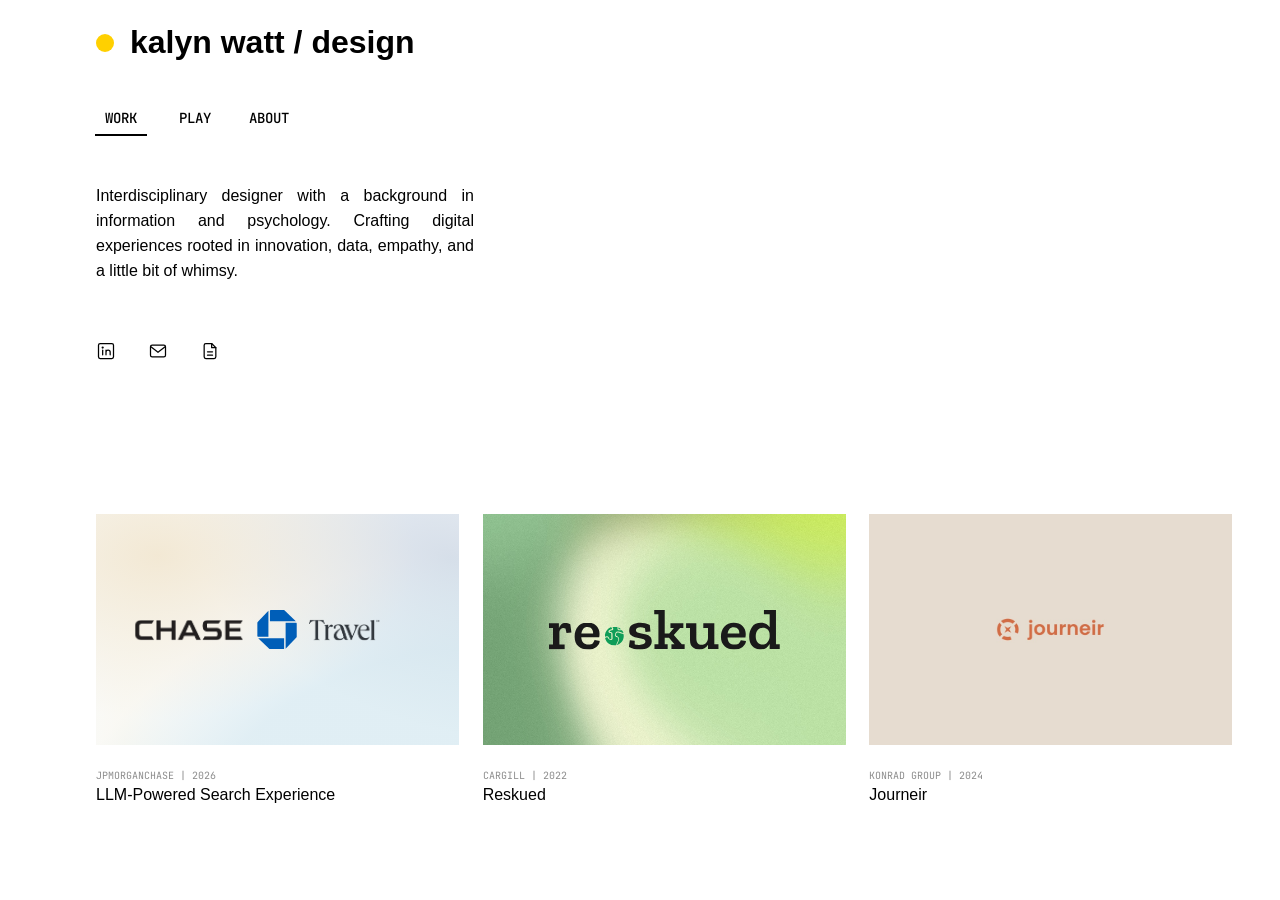
==== commit 90e175bd: "Add homepage LinkedIn, email and resume icon links Co-Authored-By: Claude Sonnet 5.5 <noreply@anthro" ====
--- a/index.html
+++ b/index.html
@@ -8,7 +8,7 @@
   <link rel="preconnect" href="https://fonts.googleapis.com">
   <link rel="preconnect" href="https://fonts.gstatic.com" crossorigin>
   <link href="https://fonts.googleapis.com/css2?family=JetBrains+Mono:wght@400;500;700&display=swap" rel="stylesheet">
-  <link rel="stylesheet" href="style.css?v=177">
+  <link rel="stylesheet" href="style.css?v=180">
 </head>
 <body class="page-landing">
 
@@ -37,6 +37,18 @@
       </div>
 
       <p class="landing-bio">Interdisciplinary designer with a background in information and psychology. Crafting digital experiences rooted in innovation, data, empathy, and a little bit of whimsy.</p>
+
+      <div class="landing-links">
+        <a class="landing-link" href="https://www.linkedin.com/in/kalyn-watt/" target="_blank" rel="noopener" aria-label="LinkedIn" title="LinkedIn">
+          <svg viewBox="0 0 24 24" width="20" height="20" fill="none" stroke="currentColor" stroke-width="1.5" stroke-linecap="round" stroke-linejoin="round" aria-hidden="true"><rect x="3" y="3" width="18" height="18" rx="2"/><line x1="8" y1="11" x2="8" y2="16.5"/><circle cx="8" cy="7.9" r="0.6" fill="currentColor"/><path d="M12 16.5V11M12 13.5a2.5 2.5 0 0 1 5 0v3"/></svg>
+        </a>
+        <a class="landing-link" href="mailto:kalynwatt123@gmail.com" aria-label="Email" title="Email">
+          <svg viewBox="0 0 24 24" width="20" height="20" fill="none" stroke="currentColor" stroke-width="1.5" stroke-linecap="round" stroke-linejoin="round" aria-hidden="true"><rect x="3" y="5" width="18" height="14" rx="2"/><path d="m3.5 7 8.5 6.5L20.5 7"/></svg>
+        </a>
+        <a class="landing-link" href="https://drive.google.com/file/d/1RPrNmPQP8dWFqSfNXRG6bkc0ETEkQsLO/view?usp=drive_link" target="_blank" rel="noopener" aria-label="Resume" title="Resume">
+          <svg viewBox="0 0 24 24" width="20" height="20" fill="none" stroke="currentColor" stroke-width="1.5" stroke-linecap="round" stroke-linejoin="round" aria-hidden="true"><path d="M14 3H7a2 2 0 0 0-2 2v14a2 2 0 0 0 2 2h10a2 2 0 0 0 2-2V8z"/><path d="M14 3v5h5"/><line x1="9" y1="13" x2="15" y2="13"/><line x1="9" y1="17" x2="15" y2="17"/></svg>
+        </a>
+      </div>
     </div>
 
     <ul class="landing-cards">
--- a/style.css
+++ b/style.css
@@ -4641,3 +4641,31 @@
   from { opacity: 0; }
   to { opacity: 1; }
 }
+
+/* Homepage links under the bio */
+.landing-links {
+  display: flex;
+  flex-wrap: wrap;
+  gap: 12px;
+  margin-left: -10px;
+}
+
+.landing-link {
+  display: flex;
+  align-items: center;
+  justify-content: center;
+  width: 40px;
+  height: 40px;
+  color: #000000;
+  transition: background-color 0.2s ease, color 0.2s ease;
+}
+
+.landing-link svg {
+  display: block;
+}
+
+.landing-link:hover,
+.landing-link:focus-visible {
+  background: #000000;
+  color: #ffffff;
+}
